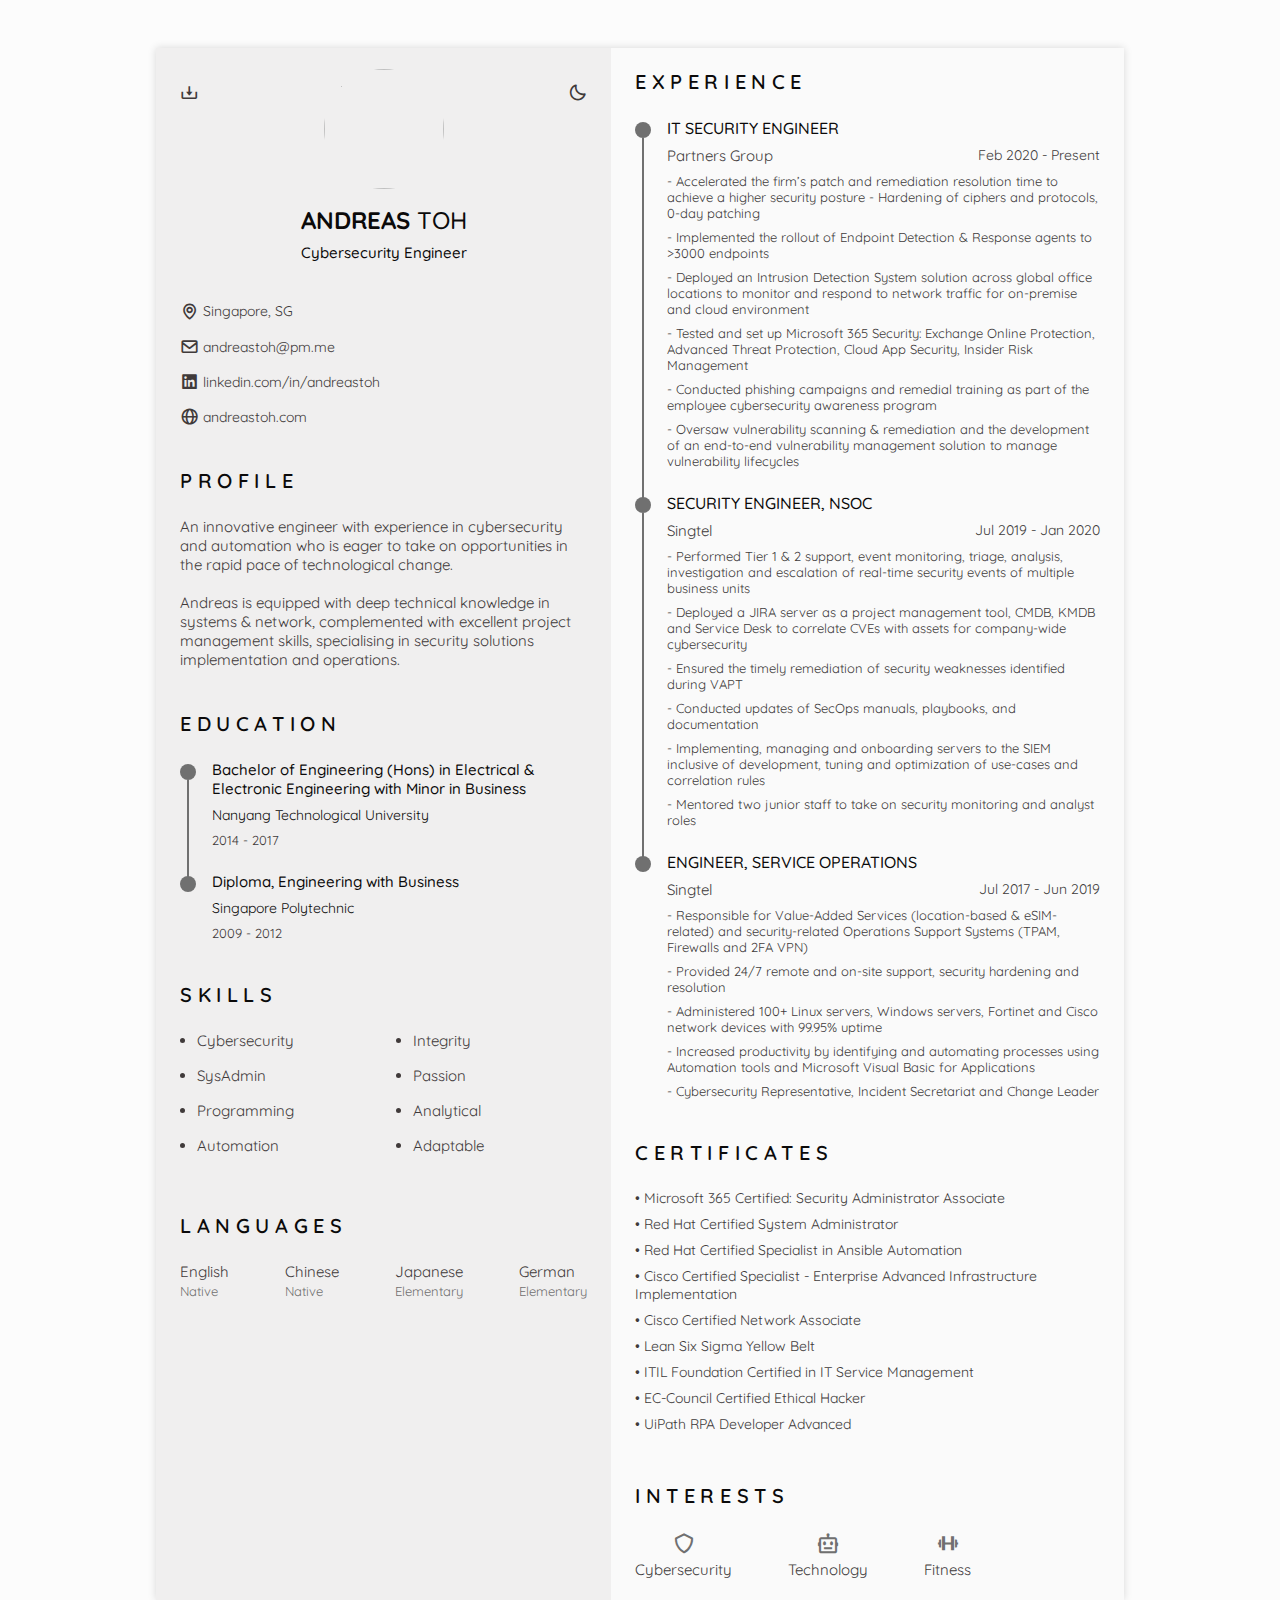
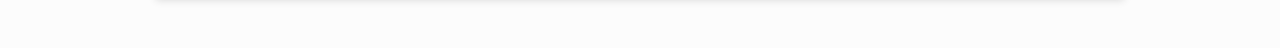
==== resume.html @ c63f4bf7 "Add files via upload" ====
<!DOCTYPE html>
    <html lang="en">
    <head>
        <meta charset="UTF-8">
        <meta name="author" content="Andreas Toh" />
        <meta name="viewport" content="width=device-width, initial-scale=1.0">
        <link rel="shortcut icon" href="assets/img/favicon.ico" type="image/x-icon" />
        <link rel="icon" href="assets/img/favicon.ico" type="image/x-icon" />

        <!--========== BOX ICONS ==========-->
        <link rel="stylesheet" href="https://cdn.jsdelivr.net/npm/boxicons@latest/css/boxicons.min.css">

        <!--========== CSS ==========-->
        <link rel="stylesheet" href="assets/css/resume.css">

        <title>Andreas Toh Resume</title>
    </head>
    <body>
        <!--========== HEADER ==========-->
        <header class="l-header" id="header">
            <nav class="nav bd-container">
                <a href="#" class="nav__logo">Andreas Toh</a>

                <div class="nav__menu" id="nav-menu">
                    <ul class="nav__list">
                        <li class="nav__item">
                            <a href="#home" class="nav__link active-link">
                                <i class="bx bx-home nav__icon"></i>Home
                            </a>
                        </li>

                        <li class="nav__item">
                            <a href="#profile" class="nav__link">
                                <i class="bx bx-user nav__icon"></i>Profile
                            </a>
                        </li>

                        <li class="nav__item">
                            <a href="#education" class="nav__link">
                                <i class="bx bx-book nav__icon"></i>Education
                            </a>
                        </li>

                        <li class="nav__item">
                            <a href="#skills" class="nav__link">
                                <i class="bx bx-receipt nav__icon"></i>Skills
                            </a>
                        </li>

                        <li class="nav__item">
                            <a href="#experience" class="nav__link">
                                <i class="bx bx-briefcase-alt nav__icon"></i>Experience
                            </a>
                        </li>

                        <li class="nav__item">
                            <a href="#certificates" class="nav__link">
                                <i class="bx bx-award nav__icon"></i>Certificates
                            </a>
                        </li>

                    </ul>
                </div>
                
                <div class="nav_toggle" id="nav-toggle">
                    <i class="bx bx-grid-alt"></i>
                </div>
            </nav>
        </header>

        <main class="l-main bd-container">
            <!-- All elements within this div, is generated in PDF -->
            <div class="resume" id="area-cv">
                <div class="resume__left">
                    <!--========== HOME ==========-->
                    <section class="home" id="home">
                        <div class="home__container section bd-grid">
                            <div class="home__data bd-grid">
                                <img src="assets/img/profile_resume.jpg" alt="" class="home__img">
                                
                                <h1 class="home__title"><b>ANDREAS</b> TOH</h1>
                                <h3 class="home__profession">Cybersecurity Engineer</h3>


                                <!-- Button to download your CV saved in the pdf folder. Available for mobile. -->
                                <div>
                                    <a download="" href="assets/pdf/ResumeCv.pdf" class="home__button-movil">Download</a>
                                </div>
                            </div>
                            <div class="home__address bd-grid">
                                <span class="home__information">
                                    <i class="bx bx-map home__icon"></i>Singapore, SG
                                </span>
                                <span class="home__information">
                                    <i class="bx bx-envelope home__icon"></i>andreastoh@pm.me
                                </span>
                                <a href="https://www.linkedin.com/in/andreastoh/" target="_blank" class="home__link">
                                <i class="bx bxl-linkedin-square home__icon"></i>linkedin.com/in/andreastoh
                                </a>
                                <a href="https://www.andreastoh.com/" target="_blank" class="home__link">
                                    <i class="bx bx-globe home__icon"></i>andreastoh.com
                                </a>
                                
                            </div>
                        </div>

                        <!-- Theme change button -->
                        <i class="bx bx-moon change-theme" title="Theme" id="theme-button"></i>
    
                        <!-- Button to generate and download the pdf. Available for desktop. -->
                        <i class="bx bx-download generate-pdf" title="Generate PDF" id="resume-button"></i>

                    </section> 

                    <!--========== SOCIAL ==========-->   
                    <!--<section class="social section">
                        <h2 class="section-title">Social</h2>

                        <div class="social__container bd-grid">
                            <a href="https://www.linkedin.com/in/andreastoh/" target="_blank" class="social__link">
                                <i class="bx bxl-linkedin-square social__icon"></i>linkedin.com/in/andreastoh
                                </a>
                                <a href="https://github.com/andreastoh" target="_blank" class="social__link">
                                    <i class="bx bxl-github social__icon"></i>github.com/andreastoh
                                </a>
                                <a href="https://www.andreastoh.com/" target="_blank" class="social__link">
                                    <i class="bx bx-globe social__icon"></i>andreastoh.com
                                </a>
                            
                        </div>

                    </section>-->   

                    <!--========== PROFILE ==========-->
                    <section class="profile section" id="profile">
                        <h2 class="section-title">Profile</h2>

                        <p class="profile__description">An innovative engineer with experience in cybersecurity and automation who is eager to take on opportunities in the rapid pace of technological change.</p>
                        <br>
                        <p class="profile__description">Andreas is equipped with deep technical knowledge in systems & network, complemented with excellent project management skills, specialising in security solutions implementation and operations.</p>
                        
                    </section>
                    
                    <!--========== EDUCATION ==========-->
                    <section class="education section" id="education">
                        <h2 class="section-title">Education</h2>

                        <div class="education__container bd-grid">
                            <div class="education__content">
                                <div class="education__time">
                                    <span class="education__rounder"></span>
                                    <span class="education__line"></span>
                                </div>

                                <div class="education__data bd-grid">
                                    <h3 class="education__title">Bachelor of Engineering (Hons) in Electrical & Electronic Engineering with Minor in Business</h3>
                                    <span class="education__studies">Nanyang Technological University</span>
                                    <span class="education__year">2014 - 2017</span>
                                </div>
                            </div>

                            <div class="education__content">
                                <div class="education__time">
                                    <span class="education__rounder"></span>
                                </div>

                                <div class="education__data bd-grid">
                                    <h3 class="education__title">Diploma, Engineering with Business</h3>
                                    <span class="education__studies">Singapore Polytechnic</span>
                                    <span class="education__year">2009 - 2012</span>
                                </div>
                            </div>
                        </div> 
                    </section>

                    <!--========== SKILLS  ==========-->
                    <section class="skills section" id="skills">
                        <h2 class="section-title">Skills</h2>

                        <div class="skills__content bd-grid">
                            <ul class="skills__data">
                                <li class="skills__name">
                                    <span class="skills__circle"></span> Cybersecurity
                                </li>
                                <li class="skills__name">
                                    <span class="skills__circle"></span> SysAdmin
                                </li>
                                <li class="skills__name">
                                    <span class="skills__circle"></span> Programming
                                </li>
                                <li class="skills__name">
                                    <span class="skills__circle"></span> Automation
                                </li>

                            </ul>
                            <ul class="skills__data">
                                <li class="skills__name">
                                    <span class="skills__circle"></span> Integrity
                                </li>
                                <li class="skills__name">
                                    <span class="skills__circle"></span> Passion
                                </li>
                                <li class="skills__name">
                                    <span class="skills__circle"></span> Analytical
                                </li>
                                <li class="skills__name">
                                    <span class="skills__circle"></span> Adaptable
                                </li>

                            </ul>
                        </div>
                        
                    </section>

                    <!--========== LANGUAGES ==========-->
                    <section class="languages section">
                        <h2 class="section-title">Languages</h2>

                        <div class="languages__container">
                            <ul class="languages__content bd-grid">
                                <li class="languages__name">
                                    <p> English<br>
                                    <span class="languages__subtitle">Native</span></p>
                                </li>
                                <li class="languages__name">
                                    <p> Chinese<br>
                                    <span class="languages__subtitle">Native</span></p>
                                </li>
                                <li class="languages__name">
                                    <p> Japanese<br>
                                    <span class="languages__subtitle">Elementary</span></p>
                                </li>
                                <li class="languages__name">
                                    <p> German<br>
                                    <span class="languages__subtitle">Elementary</span></p>
                                </li>
                            </ul>
                        </div>
                    </section>

                </div>

                <div class="resume__right">
                    <!--========== EXPERIENCE ==========-->
                    <section class="experience section" id="experience">
                        <h2 class="section-title">Experience</h2>

                        <div class="experience__container bd-grid">
                            <div class="experience__content">
                                <div class="experience__time">
                                    <span class="experience__rounder"></span>
                                    <span class="experience__line"></span>
                                </div>
                                
                                <div class="experience__data bd-grid">
                                    <h3 class="experience__title">IT SECURITY ENGINEER</h3>
                                    <ul class="experience__info experience-grid">
                                        <li class="experience__name">
                                            <p>Partners Group<br>
                                        </li>
                                        <li class="experience__date">
                                            <p>Feb 2020  - Present<br>
                                        </li>
                                    </ul>
                                    <p class="experience__description">- Accelerated the firm’s patch and remediation resolution time to achieve a higher security posture - Hardening of ciphers and protocols, 0-day patching</p>
                                    <p class="experience__description">- Implemented the rollout of Endpoint Detection & Response agents to >3000 endpoints</p>
                                    <p class="experience__description">- Deployed an Intrusion Detection System solution across global office locations to monitor and respond to network traffic for on-premise and cloud environment</p>
                                    <p class="experience__description">- Tested and set up Microsoft 365 Security: Exchange Online Protection, Advanced Threat Protection, Cloud App Security, Insider Risk Management</p>
                                    <p class="experience__description">- Conducted phishing campaigns and remedial training as part of the employee cybersecurity awareness program</p>
                                    <p class="experience__description">- Oversaw vulnerability scanning & remediation and the development of an end-to-end vulnerability management solution to manage vulnerability lifecycles</p>
                                </div>
                            </div>
                            <div class="experience__content">
                                <div class="experience__time">
                                    <span class="experience__rounder"></span>
                                    <span class="experience__line"></span>
                                </div>
                                
                                <div class="experience__data bd-grid">
                                    <h3 class="experience__title">SECURITY ENGINEER, NSOC</h3>
                                    <ul class="experience__info experience-grid">
                                        <li class="experience__name">
                                            <p>Singtel<br>
                                        </li>
                                        <li class="experience__date">
                                            <p>Jul 2019  - Jan 2020<br>
                                        </li>
                                    </ul>
                                    <p class="experience__description">- Performed Tier 1 & 2 support, event monitoring, triage, analysis, investigation and escalation of real-time security events of multiple business units</p>
                                    <p class="experience__description">- Deployed a JIRA server as a project management tool, CMDB, KMDB  and Service Desk to correlate CVEs with assets for company-wide cybersecurity</p>
                                    <p class="experience__description">- Ensured the timely remediation of security weaknesses identified during VAPT</p>
                                    <p class="experience__description">- Conducted updates of SecOps manuals, playbooks, and documentation</p>
                                    <p class="experience__description">- Implementing, managing and onboarding servers to the SIEM inclusive of development, tuning and optimization of use-cases and correlation rules</p>
                                    <p class="experience__description">- Mentored two junior staff to take on security monitoring and analyst roles</p>
                                </div>
                            </div>
                            <div class="experience__content">
                                <div class="experience__time">
                                    <span class="experience__rounder"></span>
                                </div>
                                
                                <div class="experience__data bd-grid">
                                    <h3 class="experience__title">ENGINEER, SERVICE OPERATIONS</h3>
                                    <ul class="experience__info experience-grid">
                                        <li class="experience__name">
                                            <p>Singtel<br>
                                        </li>
                                        <li class="experience__date">
                                            <p>Jul 2017  - Jun 2019<br>
                                        </li>
                                    </ul>
                                    <p class="experience__description">- Responsible for Value-Added Services (location-based & eSIM-related) and security-related Operations Support Systems (TPAM, Firewalls and 2FA VPN)</p>
                                    <p class="experience__description">- Provided 24/7 remote and on-site support, security hardening and resolution</p>
                                    <p class="experience__description">- Administered 100+ Linux servers, Windows servers, Fortinet and Cisco network devices with 99.95% uptime</p>
                                    <p class="experience__description">- Increased productivity by identifying and automating  processes using Automation tools and Microsoft Visual Basic for Applications</p>
                                    <p class="experience__description">- Cybersecurity Representative, Incident Secretariat and Change Leader</p>
                                </div>
                            </div>
                        </div>


                    </section>

                    <!--========== CERTIFICATES ==========-->
                    <section class="certificate section" id="certificates">
                        <h2 class="section-title">Certificates</h2>

                        <div class="certificate__container bd-grid">
                            <p class="certificate__description">&#8226;&nbsp;Microsoft 365 Certified: Security Administrator Associate</p>
                        </div>
                        <div class="certificate__container bd-grid">
                            <p class="certificate__description">&#8226;&nbsp;Red Hat Certified System Administrator</p>
                        </div>
                        <div class="certificate__container bd-grid">
                            <p class="certificate__description">&#8226;&nbsp;Red Hat Certified Specialist in Ansible Automation</p>
                        </div>
                        <div class="certificate__container bd-grid">
                            <p class="certificate__description">&#8226;&nbsp;Cisco Certified Specialist - Enterprise Advanced Infrastructure Implementation</p>
                        </div>
                        <div class="certificate__container bd-grid">
                            <p class="certificate__description">&#8226;&nbsp;Cisco Certified Network Associate</p>
                        </div>
                        <div class="certificate__container bd-grid">
                            <p class="certificate__description">&#8226;&nbsp;Lean Six Sigma Yellow Belt</p>
                        </div>
                        <div class="certificate__container bd-grid">
                            <p class="certificate__description">&#8226;&nbsp;ITIL Foundation Certified in IT Service Management</p>
                        </div>
                        <div class="certificate__container bd-grid">
                            <p class="certificate__description">&#8226;&nbsp;EC-Council Certified Ethical Hacker</p>
                        </div>
                        <div class="certificate__container bd-grid">
                            <p class="certificate__description">&#8226;&nbsp;UiPath RPA Developer Advanced</p>
                        </div>
                        
                    </section>
                    
                    <!--========== INTERESTS ==========-->
                    <section class="interests section">
                        <h2 class="section-title">Interests</h2>

                        <div class="interests__container bd-grid">
                            <div class="interests__content">
                                <i class="bx bx-shield interests__icon"></i>
                                <span class="interests__name">Cybersecurity</span>
                            </div>

                            <div class="interests__content">
                                <i class="bx bx-bot interests__icon"></i>
                                <span class="interests__name">Technology</span>
                            </div>

                            <div class="interests__content">
                                <i class="bx bx-dumbbell interests__icon"></i>
                                <span class="interests__name">Fitness</span>
                            </div>
                        </div>
                        
                    </section>
                </div>
            </div>        
        </main>

        <!--========== SCROLL TOP ==========-->
        <a href="#" class="scrolltop" id="scroll-top">
            <i class="bx bx-up-arrow-alt scrolltop__icon"></i>
        </a>

        <!--========== HTML2PDF ==========-->
        <script src="assets/js/html2pdf.bundle.min.js"></script>

        <!--========== MAIN JS ==========-->
        <script src="assets/js/resume.js"></script>
    </body>
</html>
---- assets/css/resume.css ----
/*===== GOOGLE FONTS =====*/
@import url('https://fonts.googleapis.com/css2?family=Quicksand:wght@400;500;600&display=swap');

/*===== VARIABLES CSS =====*/
:root {
  --header-height: 3rem;
  
  /*========== Colors ==========*/
  --title-color: #0B0A0A;
  --text-color: #403A3A;
  --text-color-light: #707070;
  --container-color: #FAFAFA;
  --container-color-alt: #F0EFEF;
  --body-color: #FCFCFC;

  /*========== Font and typography ==========*/
  --body-font: 'Quicksand', sans-serif;
  --h1-font-size: 1.5rem;
  --h2-font-size: 1.25rem;
  --h3-font-size: 1rem;
  --normal-font-size: .938rem;
  --small-font-size: .875rem;
  --smaller-font-size: .813rem;

  /*========== Font weight ==========*/
  --font-medium: 500;
  --font-semi-bold: 600;

  /*========== Margins ==========*/
  --mb-1: .5rem;
  --mb-2: 1rem;
  --mb-3: 1.5rem;

  /*========== z index ==========*/
  --z-tooltip: 10;
  --z-fixed: 100;
}

/*========== BASE ==========*/
*,::before,::after{
  box-sizing: border-box;
}

html{
  scroll-behavior: smooth;
}

/*========== Variables Dark theme ==========*/
body.dark-theme{
  --title-color: #F2F2F2;
  --text-color: #BFBFBF;
  --container-color: #212121;
  --container-color-alt: #181616;
  --body-color: #2B2B2B;
}

/*========== Button Dark/Light ==========*/
.change-theme{
  position: absolute;
  right: 0;
  top: 2.2rem;
  display: flex;
  color: var(--text-color);
  font-size: 1.2rem;
  cursor: pointer;
}

.change-theme:hover{
  color: var(--title-color);
}

/*========== Font size variables to scale cv ==========*/
body.scale-cv{
  --h1-font-size: 0.938rem;
  --h2-font-size: 0.938rem;
  --h3-font-size: 0.875rem;
  --normal-font-size: 0.813rem;
  --small-font-size: 0.75rem;
  --smaller-font-size: 0.688rem;
}


/*========== Generate PDF button ==========*/
.generate-pdf{
  display: none;
  position: absolute;
  top: 2.2rem;
  left: 0;
  font-size: 1.2rem;
  color: var(--text-color);
  cursor: pointer;
}

.generate-pdf:hover{
  color: var(--title-color);
}

/*========== Classes modified to reduce size and print on A4 sheet ==========*/
.scale-cv .change-theme,
.scale-cv .generate-pdf{
  display: none;
}

.scale-cv .bd-container{
  max-width: 595px;
}

.scale-cv .section{
  padding: 1.5rem 0 0.80rem;
}

.scale-cv .section-title{
  margin-bottom: 0.75rem;
}

.scale-cv .resume__left,
.scale-cv .resume__right{
  padding: 0 1rem;
}

.scale-cv .home__img{
  width: 90px;
  height: 90px;
}

.scale-cv .home__container{
  gap:  1.5rem;
}

.scale-cv .home__data{
  gap:  0.25rem;
}

.scale-cv .home__address,
.scale-cv .social__container{
  gap:  0.75rem;
}

.scale-cv .home__icon,
.scale-cv .social__icon,
.scale-cv .interests__icon{
  font-size: 1rem;
}

.scale-cv .education__container,
.scale-cv .experience__container,
.scale-cv .certificate__container{
  gap: 1rem;
}

.scale-cv .education__time,
.scale-cv .experience__time{
  padding-right: 0.5rem;
}

.scale-cv .education__rounder,
.scale-cv .experience__rounder{
  width: 11px;
  height: 11px;
  margin-top: 0.22rem;
}

.scale-cv .education__line,
.scale-cv .experience__line{
  width: 1px;
  height: 107%;
  transform: translate(5px, 0);
}

.scale-cv .education__data,
.scale-cv .experience__data{
  gap: 0.25rem;
}

.scale-cv .skills__name{
  margin-bottom: var(--mb-1);
}

.scale-cv .interests__container{
  column-gap: 2.5rem;
}

body{
  margin: 0 0 var(--header-height) 0;
  padding: 0;
  font-family: var(--body-font);
  font-size: var(--normal-font-size);
  background-color: var(--body-color);
  color: var(--text-color);
}

h1,h2,h3,ul,p{
  margin: 0;
}

h1,h2,h3{
  color: var(--title-color);
  font-weight: var(--font-medium);
}

ul{
  padding: 0;
  list-style: none;
}

a{
  text-decoration: none;
}

img{
  max-width: 100%;
  height: auto;
}


/*========== CLASS CSS ==========*/
.section{
  padding: 1.3rem 0;
}

.section-title{
  font-size: var(--h2-font-size);
  color: var(--title-color);
  font-weight: var(--font-semi-bold);
  text-transform: uppercase;
  letter-spacing: 0.35rem;
  text-align: center;
  margin-bottom: var(--mb-3);
}

/*========== LAYOUT ==========*/
.bd-container{
  max-width: 968px;
  width: calc(100% - 3rem);
  margin-left: var(--mb-3);
  margin-right: var(--mb-3);
}

.bd-grid{
  display: grid;
  gap: 1.5rem;
}

.l-header{
  width: 100%;
  position: fixed;
  bottom: 0;
  left: 0;
  z-index: var(--z-fixed);
  background-color: var(--body-color);
  box-shadow: 0 -1px 4px rgba(0, 0, 0, 0.1);
  transition: 0.3s;
}

/*========== NAV ==========*/
.nav{
  height: var(--header-height);
  display: flex;
  justify-content: space-between;
  align-items: center;
}

@media screen and (max-width: 968px){
  .nav__menu{
    position: fixed;
    bottom: -100%;
    left: 0;
    width: 100%;
    padding: 2rem 1.5rem;
    background-color: var(--body-color);
    box-shadow: 0 1px 4px rgba(0, 0, 0, 0.1);
    border-radius: 1rem 1rem 0 0;
    z-index: var(--z-fixed);
    transition: 0.3s;
  }
}

.nav__logo,
.nav__toggle{
  color: var(--title-color);
  font-weight: var(--font-medium);
}

.nav__toggle{
  font-size: 1.2rem;
  cursor: pointer;
}

.nav__item{
  text-align: center;
}

.nav__list{
  display: grid;
  grid-template-columns: repeat(3, 1fr);
  gap: 2rem;
}

.nav__link{
  display: flex;
  flex-direction: column;
  font-size: var(--smaller-font-size);
  color: var(--text-color-light);
  font-weight: var(--font-medium);
}

.nav__link:hover{
  color: var(--title-color);
}

.nav__icon{
  font-size: 1.2rem;
  margin-bottom: var(--mb-1);
}

/* Show menu */
.show-menu{
  bottom: var(--header-height);
}

/* Active menu link */
.active-link{
  color: var(--title-color);
}

/*========== HOME ==========*/
.home{
  position: relative;
}

.home__container{
  gap: 3rem;
}

.home__data{
  gap:  0.5rem;
  text-align: center;
}

.home__img{
  width: 120px;
  height: 120px;
  border-radius: 50%;
  justify-self: center;
  margin-bottom: var(--mb-1);
}

.home__title{
  font-size: var(--h1-font-size);
}

.home__profession{
  font-size: var(--normal-font-size);
  margin-bottom: var(--mb-1);
}

.home__address{
  gap: 1rem;
}

.home__information{
  display: flex;
  align-items: center;
  font-size: var(--small-font-size);
}


.home__icon{
  font-size: 1.2rem;
  margin-right: 0.25rem;
}

.home__button-movil{
  display: inline-block;
  border: 2px solid var(--text-color);
  color: var(--title-color);
  padding: 1rem 2rem;
  border-radius: 0.25rem;
  transition: 0.3s;
  font-weight: var(--font-medium);
  margin-top: var(--mb-3);
}

.home__button-movil:hover{
  background-color: var(--text-color);
  color: var(--container-color);
}


/*========== SOCIAL ==========*/
.social__container{
  grid-template-columns: max-content;
  gap: 1rem;
}

.home__link{
  display: inline-flex;
  align-items: center;
  font-size: var(--small-font-size);
  color: var(--text-color);
}

.home__link:hover{
  color: var(--title-color);
}

.social__icon{
  font-size: 1.2rem;
  margin-right: 0.25rem;
}

/*========== PROFILE ==========*/
.profile__description{
  text-align: center;
}

/*========== EDUCATION AND EXPERIENCE ==========*/
.education__content,
.experience__content{
  display: flex;
}

.education__time,
.experience__time{
  padding-right: 1rem;
}

.education__rounder,
.experience__rounder{
  position: relative;
  display: block;
  width: 16px;
  height: 16px;
  background-color: var(--text-color-light);
  border-radius: 50%;
  margin-top: 0.25rem;
}

.education__line{
  display: block;
  width: 2px;
  height: 110%;
  background-color: var(--text-color-light);
  transform: translate(7px, 0);
}

.experience__line{
  display: block;
  width: 2px;
  height: 105%;
  background-color: var(--text-color-light);
  transform: translate(7px, 0);
}

.experience__info{
  display: grid;
  grid-template-columns: repeat(2, 1fr);
}

.experience__name{
  font-size: var(--normal-font-size);
}

.experience__date{
  font-size: var(--small-font-size);
  text-align: right;
  float: right;
}

.experience-grid{
  gap: 0.5rem;
}

.education__data,
.experience__data{
  gap:  0.5rem;
}

.education__title{
  font-size: var(--normal-font-size);
}

.experience__title{
  font-size: var(--h3-font-size);
}

.education__studies,
.experience__company{
  font-size: var(--small-font-size);
  color: var(--title-color);
}

.education__year{
  font-size: var(--smaller-font-size);
}

.experience__description{
  font-size: var(--smaller-font-size);
}

/*========== SKILLS AND LANGUAGES ==========*/
.skills__content,
.languages__content{
  grid-template-columns: repeat(2, 1fr);
}

.languages__content{
  gap: 0;
}

.languages__subtitle{
  font-size: var(--smaller-font-size);
  color: var(--text-color-light);
}

.skills__name,
.languages__name{
  display: flex;
  align-items: center;
  margin-bottom: var(--mb-2);
}

.skills__circle,
.languages__circle{
  display: inline-block;
  width: 5px;
  height: 5px;
  background-color: var(--text-color);
  border-radius: 50%;
  margin-right: 0.75rem;
}

/*========== CERTIFICATES ==========*/
.certificate__description{
  font-size: var(--small-font-size);
  margin-bottom: var(--mb-1);
}


/*========== INTERESTS ==========*/
.interests__container{
  grid-template-columns: repeat(3, 1fr);
  margin-top: var(--mb-2);
}

.interests__content{
  display: flex;
  flex-direction: column;
  align-items: center;
}

.interests__icon{
  font-size: 1.5rem;
  color: var(--text-color-light);
  margin-bottom: 0.25rem;
}

/* Scroll top */
.scrolltop{
  position: fixed;
  right: 1em;
  bottom: -20%;
  display: flex;
  justify-content: center;
  align-items: center;
  padding: 0.3rem;
  background-color: var(--container-color-alt);
  border-radius: 0.4rem;
  z-index: var(--z-tooltip);
  transition: 0.4s;
  /*visibility: hidden;*/
}

.scrolltop__icon{
  font-size: 1.2rem;
  color: var(--text-color);
}

.show-scroll{
  visibility: visible;
  bottom: 5rem;
}

/*========== MEDIA QUERIES ==========*/

/* For small devices, menu two columns */
@media screen and (max-width: 320px){
  .nav__list{
    grid-template-columns: repeat(2, 1fr);
    gap: 1rem 0.5rem;
  }
}

/* Classes modified for large screen size */
@media screen and (min-width: 968px){
  body{
    margin: 3rem 0;
  }

  .bd-container{
    margin-left: auto;
    margin-right: auto;
  }

  .l-header,
  .scrolltop{
    display: none;
  }

  .resume{
    display: grid;
    grid-template-columns: 0.5fr 1fr;
    background-color: var(--container-color);
    box-shadow: 0 0 8px rgba(13, 12, 12, 0.15);
  }

  .resume__left{
    background-color: var(--container-color-alt);
  }

  .resume__left,
  .resume__right{
    padding: 0 1.5rem;
  }

  .generate-pdf{
    display: inline-block;
  }

  .section-title,
  .profile__description{
    text-align: initial;
  }

  .home__container{
    gap: 1.5rem;
  }

  .home__button-movil{
    display: none;
  }

  .languages__content{
    grid-template-columns: repeat(4, max-content);
    column-gap: 3.5rem;
  }

  .interests__container{
    grid-template-columns: repeat(3, max-content);
    column-gap: 3.5rem;
  }
}
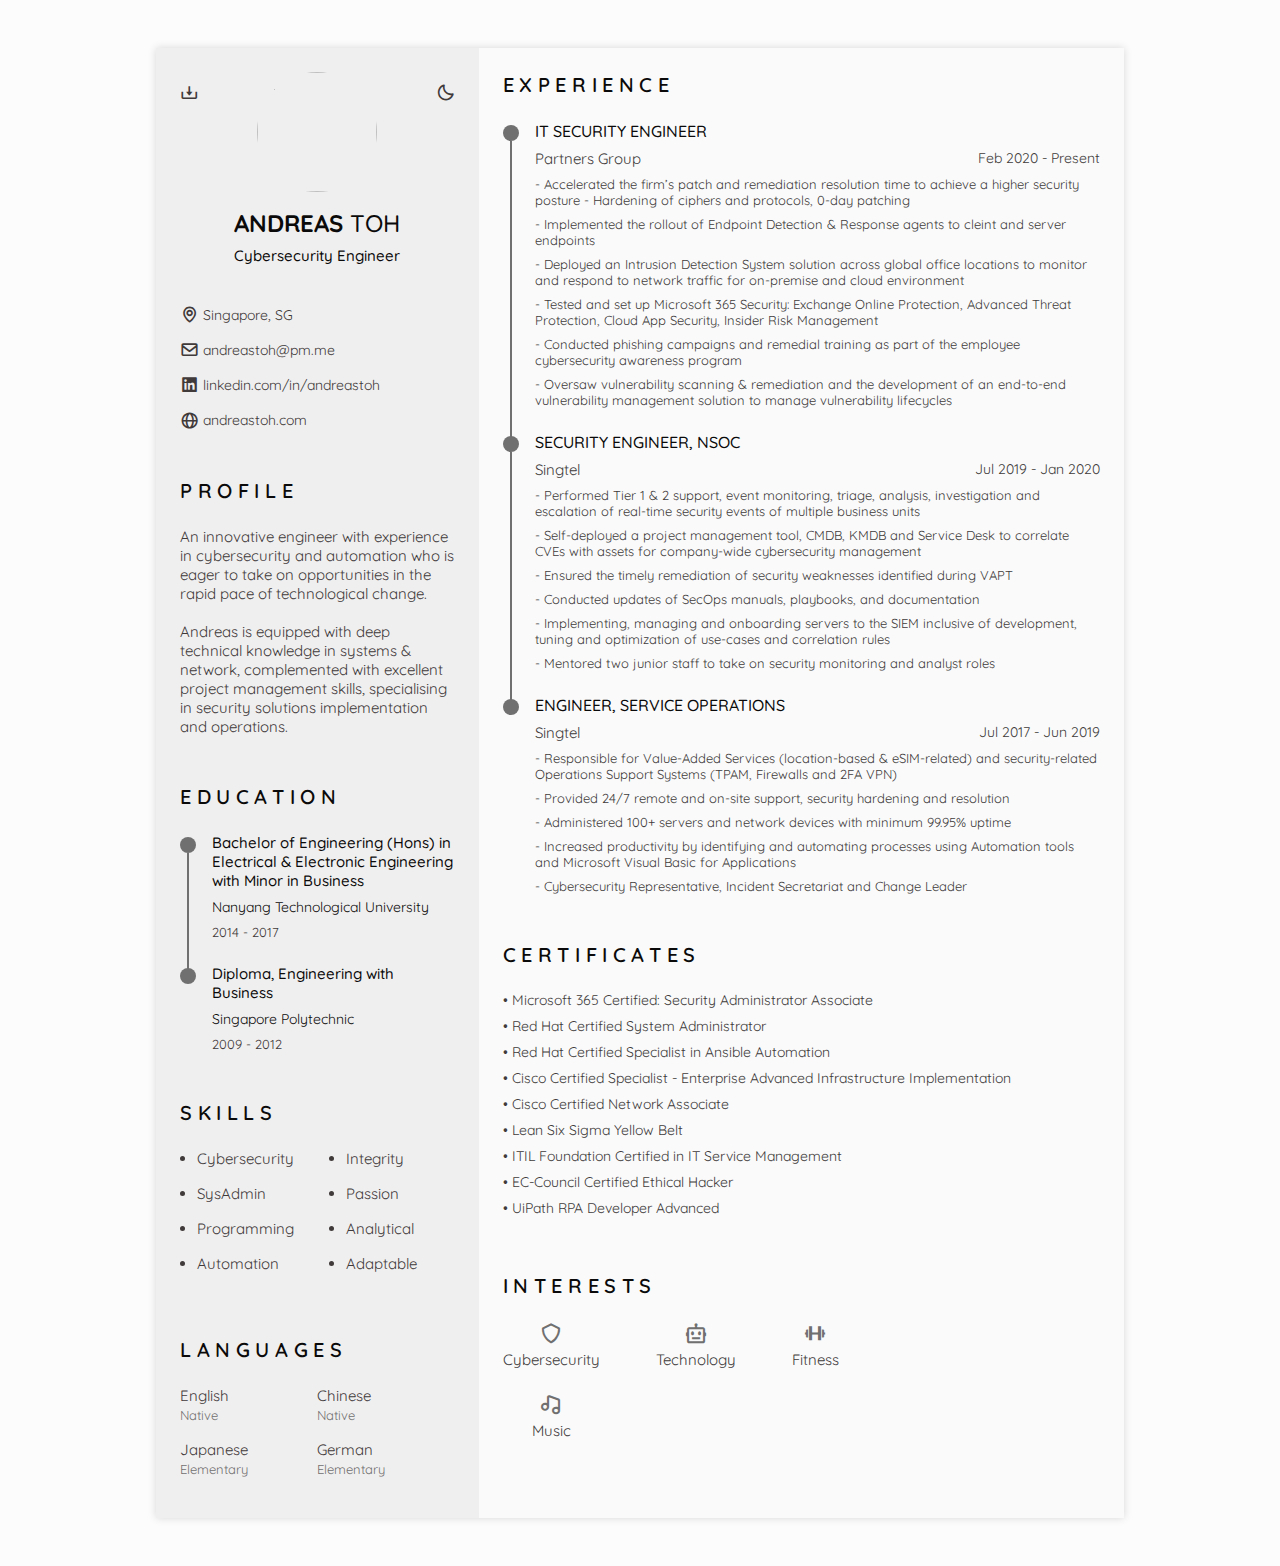
==== commit 3d897cce: "Add files via upload" ====
--- a/resume.html
+++ b/resume.html
@@ -263,7 +263,7 @@
                                         </li>
                                     </ul>
                                     <p class="experience__description">- Accelerated the firm’s patch and remediation resolution time to achieve a higher security posture - Hardening of ciphers and protocols, 0-day patching</p>
-                                    <p class="experience__description">- Implemented the rollout of Endpoint Detection & Response agents to >3000 endpoints</p>
+                                    <p class="experience__description">- Implemented the rollout of Endpoint Detection & Response agents to cleint and server endpoints</p>
                                     <p class="experience__description">- Deployed an Intrusion Detection System solution across global office locations to monitor and respond to network traffic for on-premise and cloud environment</p>
                                     <p class="experience__description">- Tested and set up Microsoft 365 Security: Exchange Online Protection, Advanced Threat Protection, Cloud App Security, Insider Risk Management</p>
                                     <p class="experience__description">- Conducted phishing campaigns and remedial training as part of the employee cybersecurity awareness program</p>
@@ -287,7 +287,7 @@
                                         </li>
                                     </ul>
                                     <p class="experience__description">- Performed Tier 1 & 2 support, event monitoring, triage, analysis, investigation and escalation of real-time security events of multiple business units</p>
-                                    <p class="experience__description">- Deployed a JIRA server as a project management tool, CMDB, KMDB  and Service Desk to correlate CVEs with assets for company-wide cybersecurity</p>
+                                    <p class="experience__description">- Self-deployed a project management tool, CMDB, KMDB  and Service Desk to correlate CVEs with assets for company-wide cybersecurity management</p>
                                     <p class="experience__description">- Ensured the timely remediation of security weaknesses identified during VAPT</p>
                                     <p class="experience__description">- Conducted updates of SecOps manuals, playbooks, and documentation</p>
                                     <p class="experience__description">- Implementing, managing and onboarding servers to the SIEM inclusive of development, tuning and optimization of use-cases and correlation rules</p>
@@ -311,8 +311,8 @@
                                     </ul>
                                     <p class="experience__description">- Responsible for Value-Added Services (location-based & eSIM-related) and security-related Operations Support Systems (TPAM, Firewalls and 2FA VPN)</p>
                                     <p class="experience__description">- Provided 24/7 remote and on-site support, security hardening and resolution</p>
-                                    <p class="experience__description">- Administered 100+ Linux servers, Windows servers, Fortinet and Cisco network devices with 99.95% uptime</p>
-                                    <p class="experience__description">- Increased productivity by identifying and automating  processes using Automation tools and Microsoft Visual Basic for Applications</p>
+                                    <p class="experience__description">- Administered 100+ servers and network devices with minimum 99.95% uptime</p>
+                                    <p class="experience__description">- Increased productivity by identifying and automating processes using Automation tools and Microsoft Visual Basic for Applications</p>
                                     <p class="experience__description">- Cybersecurity Representative, Incident Secretariat and Change Leader</p>
                                 </div>
                             </div>
@@ -374,6 +374,11 @@
                                 <i class="bx bx-dumbbell interests__icon"></i>
                                 <span class="interests__name">Fitness</span>
                             </div>
+
+                            <div class="interests__content">
+                                <i class="bx bx-music interests__icon"></i>
+                                <span class="interests__name">Music</span>
+                            </div>
                         </div>
                         
                     </section>
--- a/assets/css/resume.css
+++ b/assets/css/resume.css
@@ -215,7 +215,7 @@
 
 /*========== CLASS CSS ==========*/
 .section{
-  padding: 1.3rem 0;
+  padding: 1.5rem 0;
 }
 
 .section-title{
@@ -640,10 +640,7 @@
     display: none;
   }
 
-  .languages__content{
-    grid-template-columns: repeat(4, max-content);
-    column-gap: 3.5rem;
-  }
+  
 
   .interests__container{
     grid-template-columns: repeat(3, max-content);
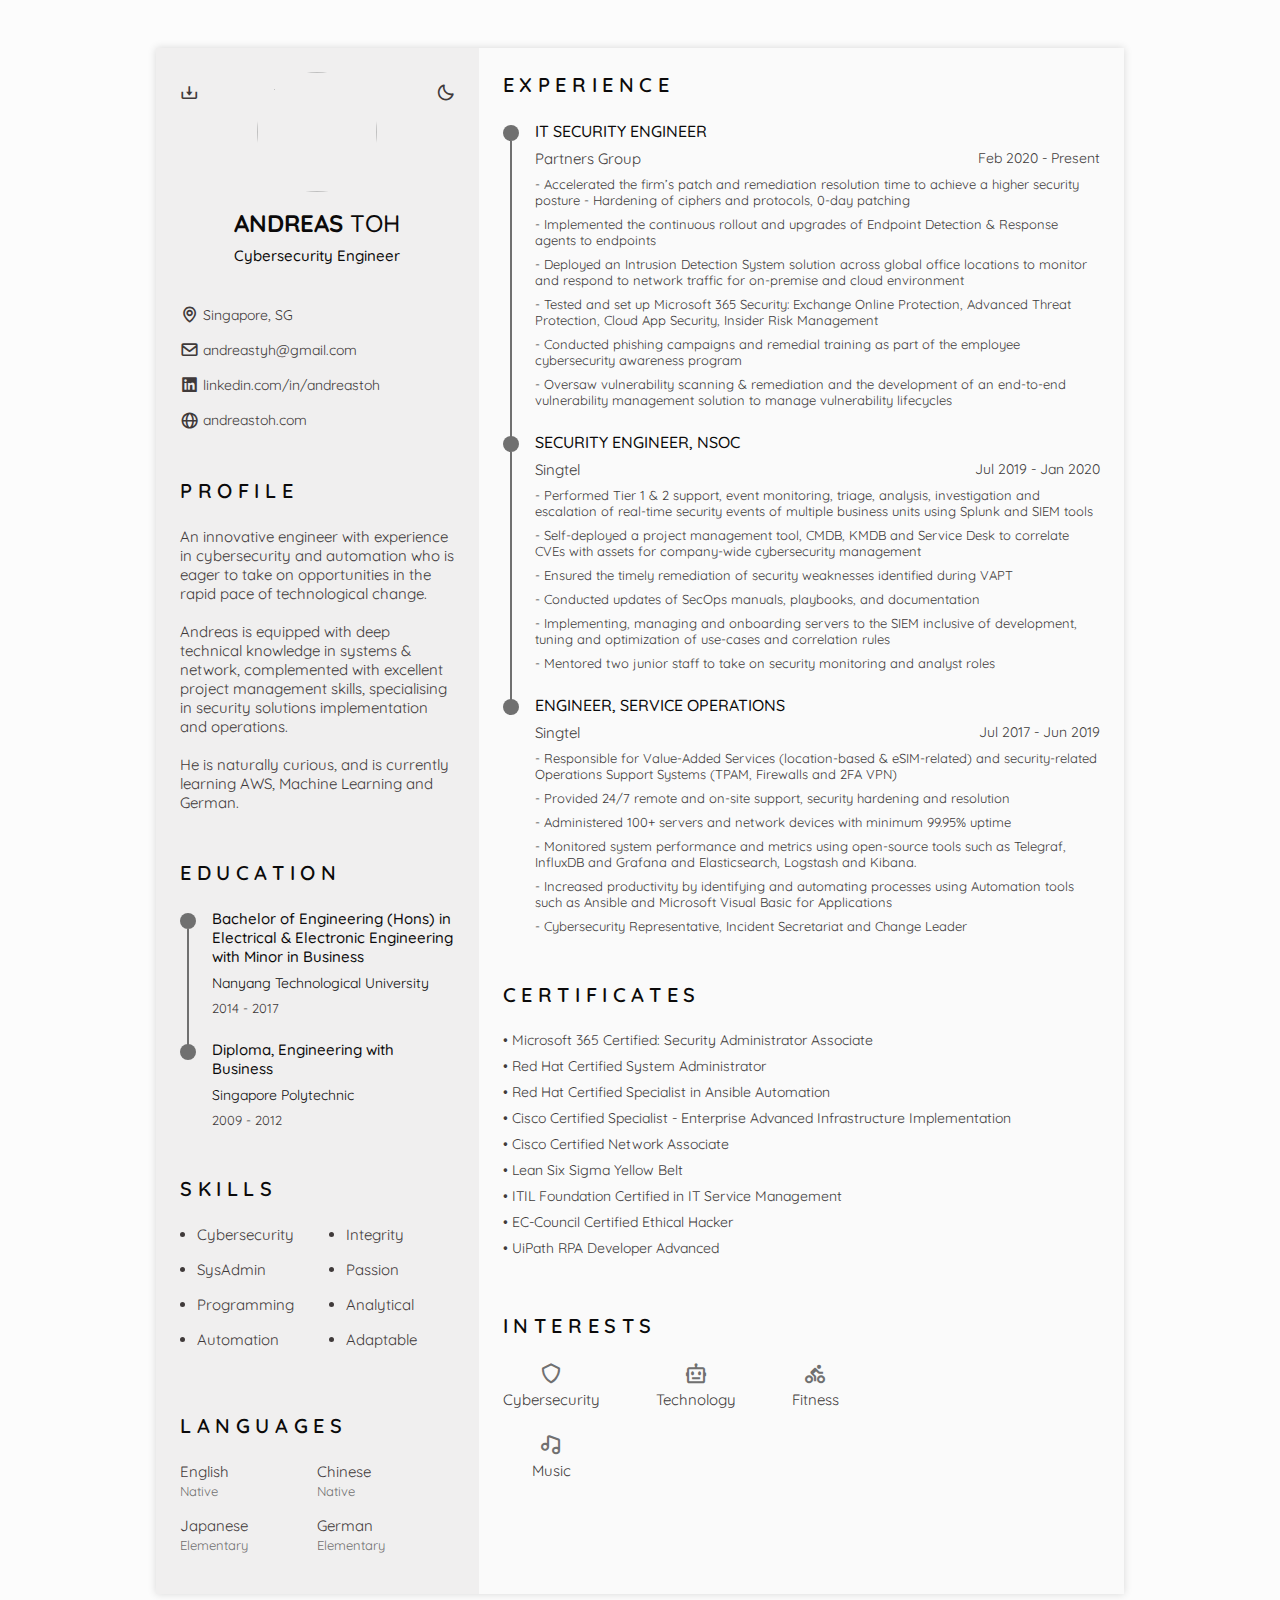
==== commit c1a4089b: "Add files via upload" ====
--- a/resume.html
+++ b/resume.html
@@ -92,7 +92,7 @@
                                     <i class="bx bx-map home__icon"></i>Singapore, SG
                                 </span>
                                 <span class="home__information">
-                                    <i class="bx bx-envelope home__icon"></i>andreastoh@pm.me
+                                    <i class="bx bx-envelope home__icon"></i>andreastyh@gmail.com
                                 </span>
                                 <a href="https://www.linkedin.com/in/andreastoh/" target="_blank" class="home__link">
                                 <i class="bx bxl-linkedin-square home__icon"></i>linkedin.com/in/andreastoh
@@ -138,6 +138,8 @@
                         <p class="profile__description">An innovative engineer with experience in cybersecurity and automation who is eager to take on opportunities in the rapid pace of technological change.</p>
                         <br>
                         <p class="profile__description">Andreas is equipped with deep technical knowledge in systems & network, complemented with excellent project management skills, specialising in security solutions implementation and operations.</p>
+                        <br>
+                        <p class="profile__description">He is naturally curious, and is currently learning AWS, Machine Learning and German.</p>
                         
                     </section>
                     
@@ -263,7 +265,7 @@
                                         </li>
                                     </ul>
                                     <p class="experience__description">- Accelerated the firm’s patch and remediation resolution time to achieve a higher security posture - Hardening of ciphers and protocols, 0-day patching</p>
-                                    <p class="experience__description">- Implemented the rollout of Endpoint Detection & Response agents to cleint and server endpoints</p>
+                                    <p class="experience__description">- Implemented the continuous rollout and upgrades of Endpoint Detection & Response agents to endpoints</p>
                                     <p class="experience__description">- Deployed an Intrusion Detection System solution across global office locations to monitor and respond to network traffic for on-premise and cloud environment</p>
                                     <p class="experience__description">- Tested and set up Microsoft 365 Security: Exchange Online Protection, Advanced Threat Protection, Cloud App Security, Insider Risk Management</p>
                                     <p class="experience__description">- Conducted phishing campaigns and remedial training as part of the employee cybersecurity awareness program</p>
@@ -286,7 +288,7 @@
                                             <p>Jul 2019  - Jan 2020<br>
                                         </li>
                                     </ul>
-                                    <p class="experience__description">- Performed Tier 1 & 2 support, event monitoring, triage, analysis, investigation and escalation of real-time security events of multiple business units</p>
+                                    <p class="experience__description">- Performed Tier 1 & 2 support, event monitoring, triage, analysis, investigation and escalation of real-time security events of multiple business units using Splunk and SIEM tools</p>
                                     <p class="experience__description">- Self-deployed a project management tool, CMDB, KMDB  and Service Desk to correlate CVEs with assets for company-wide cybersecurity management</p>
                                     <p class="experience__description">- Ensured the timely remediation of security weaknesses identified during VAPT</p>
                                     <p class="experience__description">- Conducted updates of SecOps manuals, playbooks, and documentation</p>
@@ -312,7 +314,8 @@
                                     <p class="experience__description">- Responsible for Value-Added Services (location-based & eSIM-related) and security-related Operations Support Systems (TPAM, Firewalls and 2FA VPN)</p>
                                     <p class="experience__description">- Provided 24/7 remote and on-site support, security hardening and resolution</p>
                                     <p class="experience__description">- Administered 100+ servers and network devices with minimum 99.95% uptime</p>
-                                    <p class="experience__description">- Increased productivity by identifying and automating processes using Automation tools and Microsoft Visual Basic for Applications</p>
+                                    <p class="experience__description">- Monitored system performance and metrics using open-source tools such as Telegraf, InfluxDB and Grafana and Elasticsearch, Logstash and Kibana.</p>
+                                    <p class="experience__description">- Increased productivity by identifying and automating processes using Automation tools such as Ansible and Microsoft Visual Basic for Applications</p>
                                     <p class="experience__description">- Cybersecurity Representative, Incident Secretariat and Change Leader</p>
                                 </div>
                             </div>
@@ -371,7 +374,7 @@
                             </div>
 
                             <div class="interests__content">
-                                <i class="bx bx-dumbbell interests__icon"></i>
+                                <i class="bx bx-cycling interests__icon"></i>
                                 <span class="interests__name">Fitness</span>
                             </div>
 
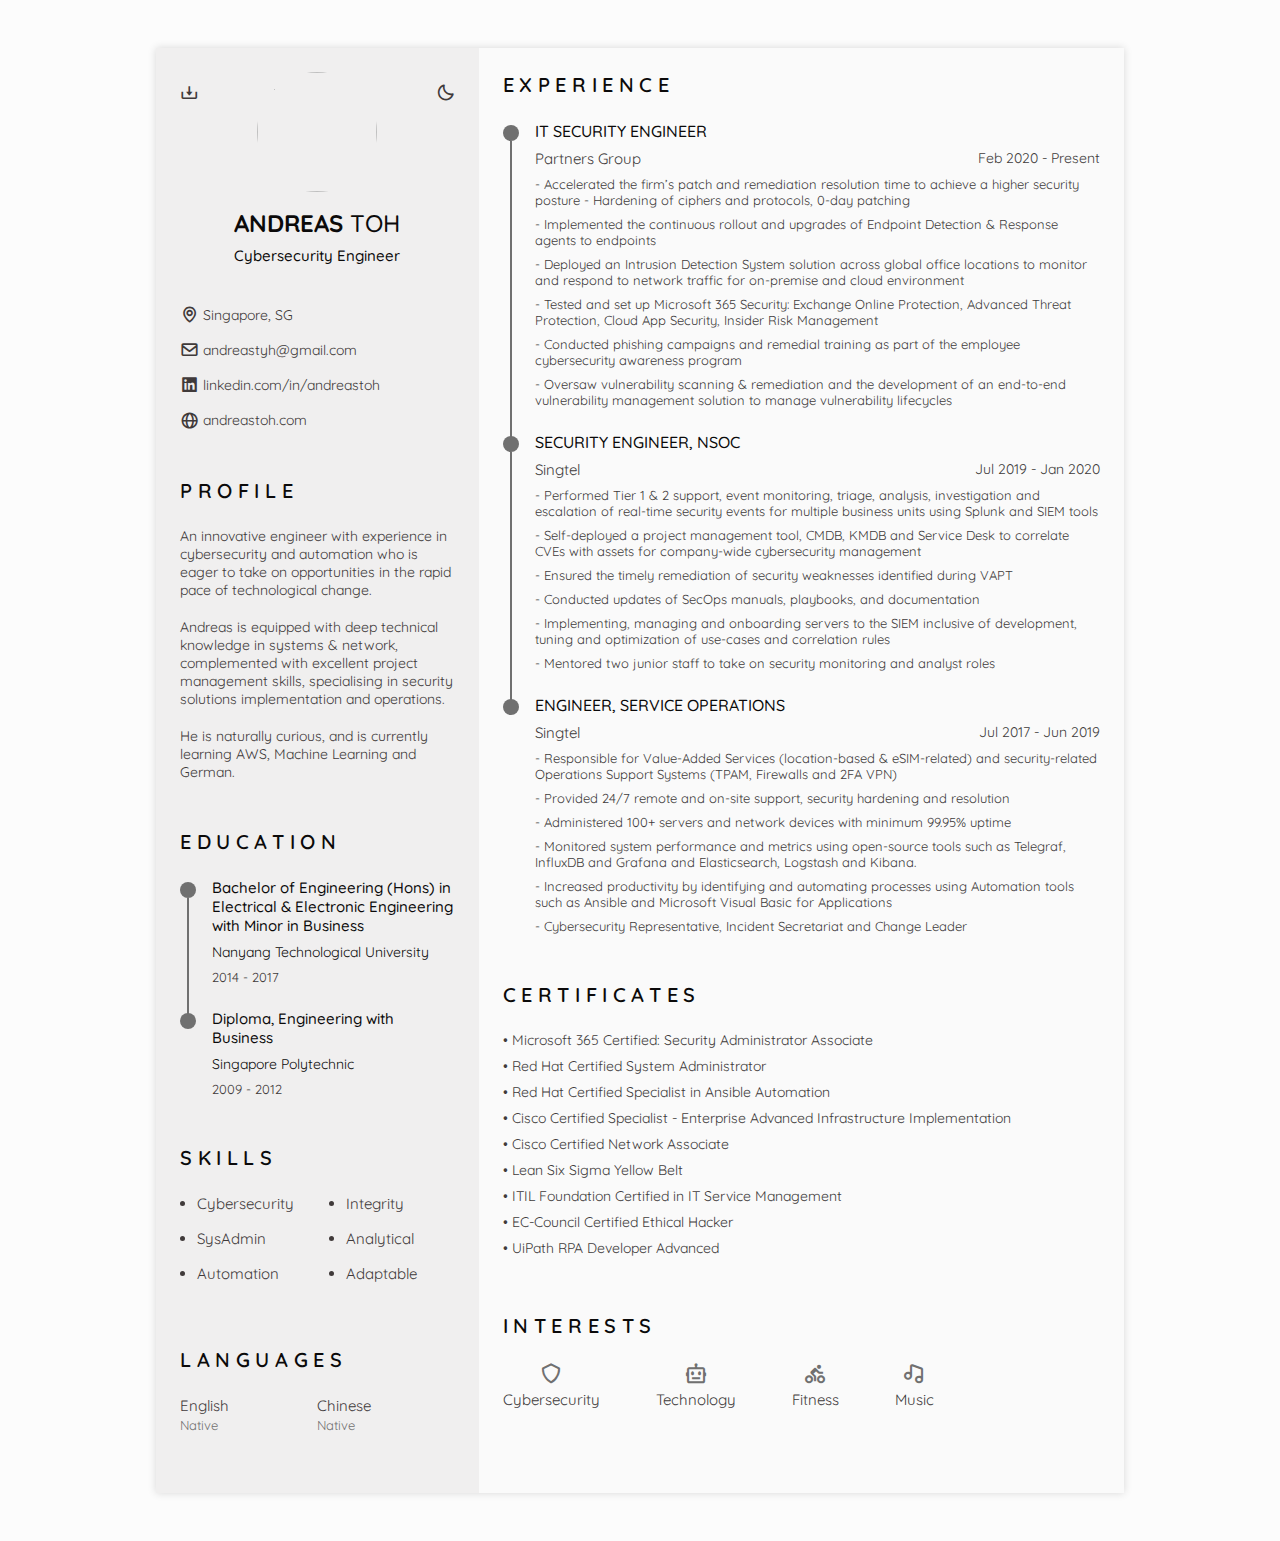
==== commit 6aec67a3: "Add files via upload" ====
--- a/resume.html
+++ b/resume.html
@@ -188,9 +188,6 @@
                                     <span class="skills__circle"></span> SysAdmin
                                 </li>
                                 <li class="skills__name">
-                                    <span class="skills__circle"></span> Programming
-                                </li>
-                                <li class="skills__name">
                                     <span class="skills__circle"></span> Automation
                                 </li>
 
@@ -198,9 +195,6 @@
                             <ul class="skills__data">
                                 <li class="skills__name">
                                     <span class="skills__circle"></span> Integrity
-                                </li>
-                                <li class="skills__name">
-                                    <span class="skills__circle"></span> Passion
                                 </li>
                                 <li class="skills__name">
                                     <span class="skills__circle"></span> Analytical
@@ -228,14 +222,7 @@
                                     <p> Chinese<br>
                                     <span class="languages__subtitle">Native</span></p>
                                 </li>
-                                <li class="languages__name">
-                                    <p> Japanese<br>
-                                    <span class="languages__subtitle">Elementary</span></p>
-                                </li>
-                                <li class="languages__name">
-                                    <p> German<br>
-                                    <span class="languages__subtitle">Elementary</span></p>
-                                </li>
+                                <br>
                             </ul>
                         </div>
                     </section>
@@ -288,7 +275,7 @@
                                             <p>Jul 2019  - Jan 2020<br>
                                         </li>
                                     </ul>
-                                    <p class="experience__description">- Performed Tier 1 & 2 support, event monitoring, triage, analysis, investigation and escalation of real-time security events of multiple business units using Splunk and SIEM tools</p>
+                                    <p class="experience__description">- Performed Tier 1 & 2 support, event monitoring, triage, analysis, investigation and escalation of real-time security events for multiple business units using Splunk and SIEM tools</p>
                                     <p class="experience__description">- Self-deployed a project management tool, CMDB, KMDB  and Service Desk to correlate CVEs with assets for company-wide cybersecurity management</p>
                                     <p class="experience__description">- Ensured the timely remediation of security weaknesses identified during VAPT</p>
                                     <p class="experience__description">- Conducted updates of SecOps manuals, playbooks, and documentation</p>
--- a/assets/css/resume.css
+++ b/assets/css/resume.css
@@ -179,6 +179,11 @@
 .scale-cv .interests__container{
   column-gap: 2.5rem;
 }
+
+.scale-cv .profile__description{
+  font-size: 12px;
+}
+
 
 body{
   margin: 0 0 var(--header-height) 0;
@@ -412,6 +417,7 @@
 /*========== PROFILE ==========*/
 .profile__description{
   text-align: center;
+  font-size: 14px;
 }
 
 /*========== EDUCATION AND EXPERIENCE ==========*/
@@ -643,7 +649,7 @@
   
 
   .interests__container{
-    grid-template-columns: repeat(3, max-content);
+    grid-template-columns: repeat(4, max-content);
     column-gap: 3.5rem;
   }
 }
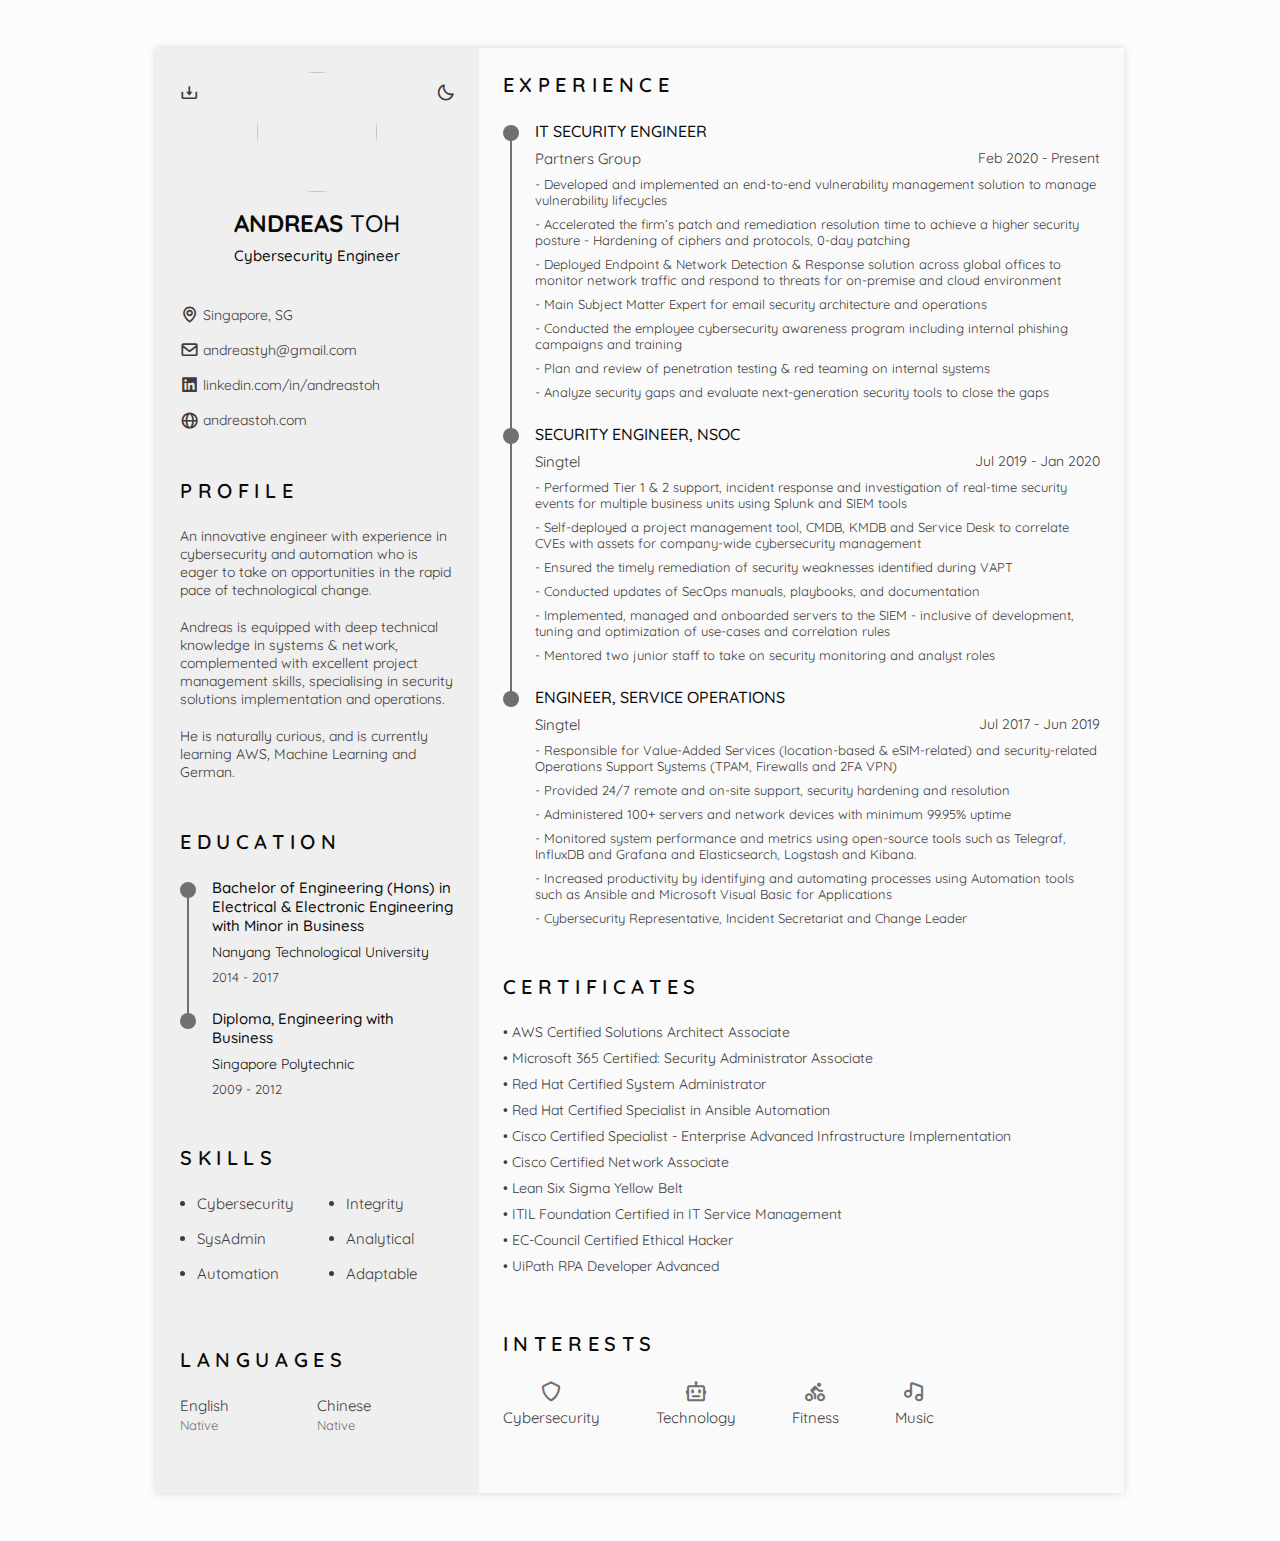
==== commit ca9f2006: "Add files via upload" ====
--- a/resume.html
+++ b/resume.html
@@ -6,6 +6,15 @@
         <meta name="viewport" content="width=device-width, initial-scale=1.0">
         <link rel="shortcut icon" href="assets/img/favicon.ico" type="image/x-icon" />
         <link rel="icon" href="assets/img/favicon.ico" type="image/x-icon" />
+        <!-- Global site tag (gtag.js) - Google Analytics -->
+<script async src="https://www.googletagmanager.com/gtag/js?id=G-VY9QV3VKK5"></script>
+<script>
+  window.dataLayer = window.dataLayer || [];
+  function gtag(){dataLayer.push(arguments);}
+  gtag('js', new Date());
+
+  gtag('config', 'G-VY9QV3VKK5');
+</script>
 
         <!--========== BOX ICONS ==========-->
         <link rel="stylesheet" href="https://cdn.jsdelivr.net/npm/boxicons@latest/css/boxicons.min.css">
@@ -251,12 +260,13 @@
                                             <p>Feb 2020  - Present<br>
                                         </li>
                                     </ul>
+                                    <p class="experience__description">- Developed and implemented an end-to-end vulnerability management solution to manage vulnerability lifecycles</p>
                                     <p class="experience__description">- Accelerated the firm’s patch and remediation resolution time to achieve a higher security posture - Hardening of ciphers and protocols, 0-day patching</p>
-                                    <p class="experience__description">- Implemented the continuous rollout and upgrades of Endpoint Detection & Response agents to endpoints</p>
-                                    <p class="experience__description">- Deployed an Intrusion Detection System solution across global office locations to monitor and respond to network traffic for on-premise and cloud environment</p>
-                                    <p class="experience__description">- Tested and set up Microsoft 365 Security: Exchange Online Protection, Advanced Threat Protection, Cloud App Security, Insider Risk Management</p>
-                                    <p class="experience__description">- Conducted phishing campaigns and remedial training as part of the employee cybersecurity awareness program</p>
-                                    <p class="experience__description">- Oversaw vulnerability scanning & remediation and the development of an end-to-end vulnerability management solution to manage vulnerability lifecycles</p>
+                                    <p class="experience__description">- Deployed Endpoint & Network Detection & Response solution across global offices to monitor network traffic and respond to threats for on-premise and cloud environment</p>
+                                    <p class="experience__description">- Main Subject Matter Expert for email security architecture and operations</p>
+                                    <p class="experience__description">- Conducted the employee cybersecurity awareness program including internal phishing campaigns and training</p>
+                                    <p class="experience__description">- Plan and review of penetration testing & red teaming on internal systems</p>
+                                    <p class="experience__description">- Analyze security gaps and evaluate next-generation security tools to close the gaps</p>
                                 </div>
                             </div>
                             <div class="experience__content">
@@ -275,11 +285,11 @@
                                             <p>Jul 2019  - Jan 2020<br>
                                         </li>
                                     </ul>
-                                    <p class="experience__description">- Performed Tier 1 & 2 support, event monitoring, triage, analysis, investigation and escalation of real-time security events for multiple business units using Splunk and SIEM tools</p>
-                                    <p class="experience__description">- Self-deployed a project management tool, CMDB, KMDB  and Service Desk to correlate CVEs with assets for company-wide cybersecurity management</p>
+                                    <p class="experience__description">- Performed Tier 1 & 2 support, incident response and investigation of real-time security events for multiple business units using Splunk and SIEM tools</p>
+                                    <p class="experience__description">- Self-deployed a project management tool, CMDB, KMDB and Service Desk to correlate CVEs with assets for company-wide cybersecurity management</p>
                                     <p class="experience__description">- Ensured the timely remediation of security weaknesses identified during VAPT</p>
                                     <p class="experience__description">- Conducted updates of SecOps manuals, playbooks, and documentation</p>
-                                    <p class="experience__description">- Implementing, managing and onboarding servers to the SIEM inclusive of development, tuning and optimization of use-cases and correlation rules</p>
+                                    <p class="experience__description">- Implemented, managed and onboarded servers to the SIEM - inclusive of development, tuning and optimization of use-cases and correlation rules</p>
                                     <p class="experience__description">- Mentored two junior staff to take on security monitoring and analyst roles</p>
                                 </div>
                             </div>
@@ -316,6 +326,9 @@
                         <h2 class="section-title">Certificates</h2>
 
                         <div class="certificate__container bd-grid">
+                            <p class="certificate__description">&#8226;&nbsp;AWS Certified Solutions Architect Associate</p>
+                        </div>
+                        <div class="certificate__container bd-grid">
                             <p class="certificate__description">&#8226;&nbsp;Microsoft 365 Certified: Security Administrator Associate</p>
                         </div>
                         <div class="certificate__container bd-grid">
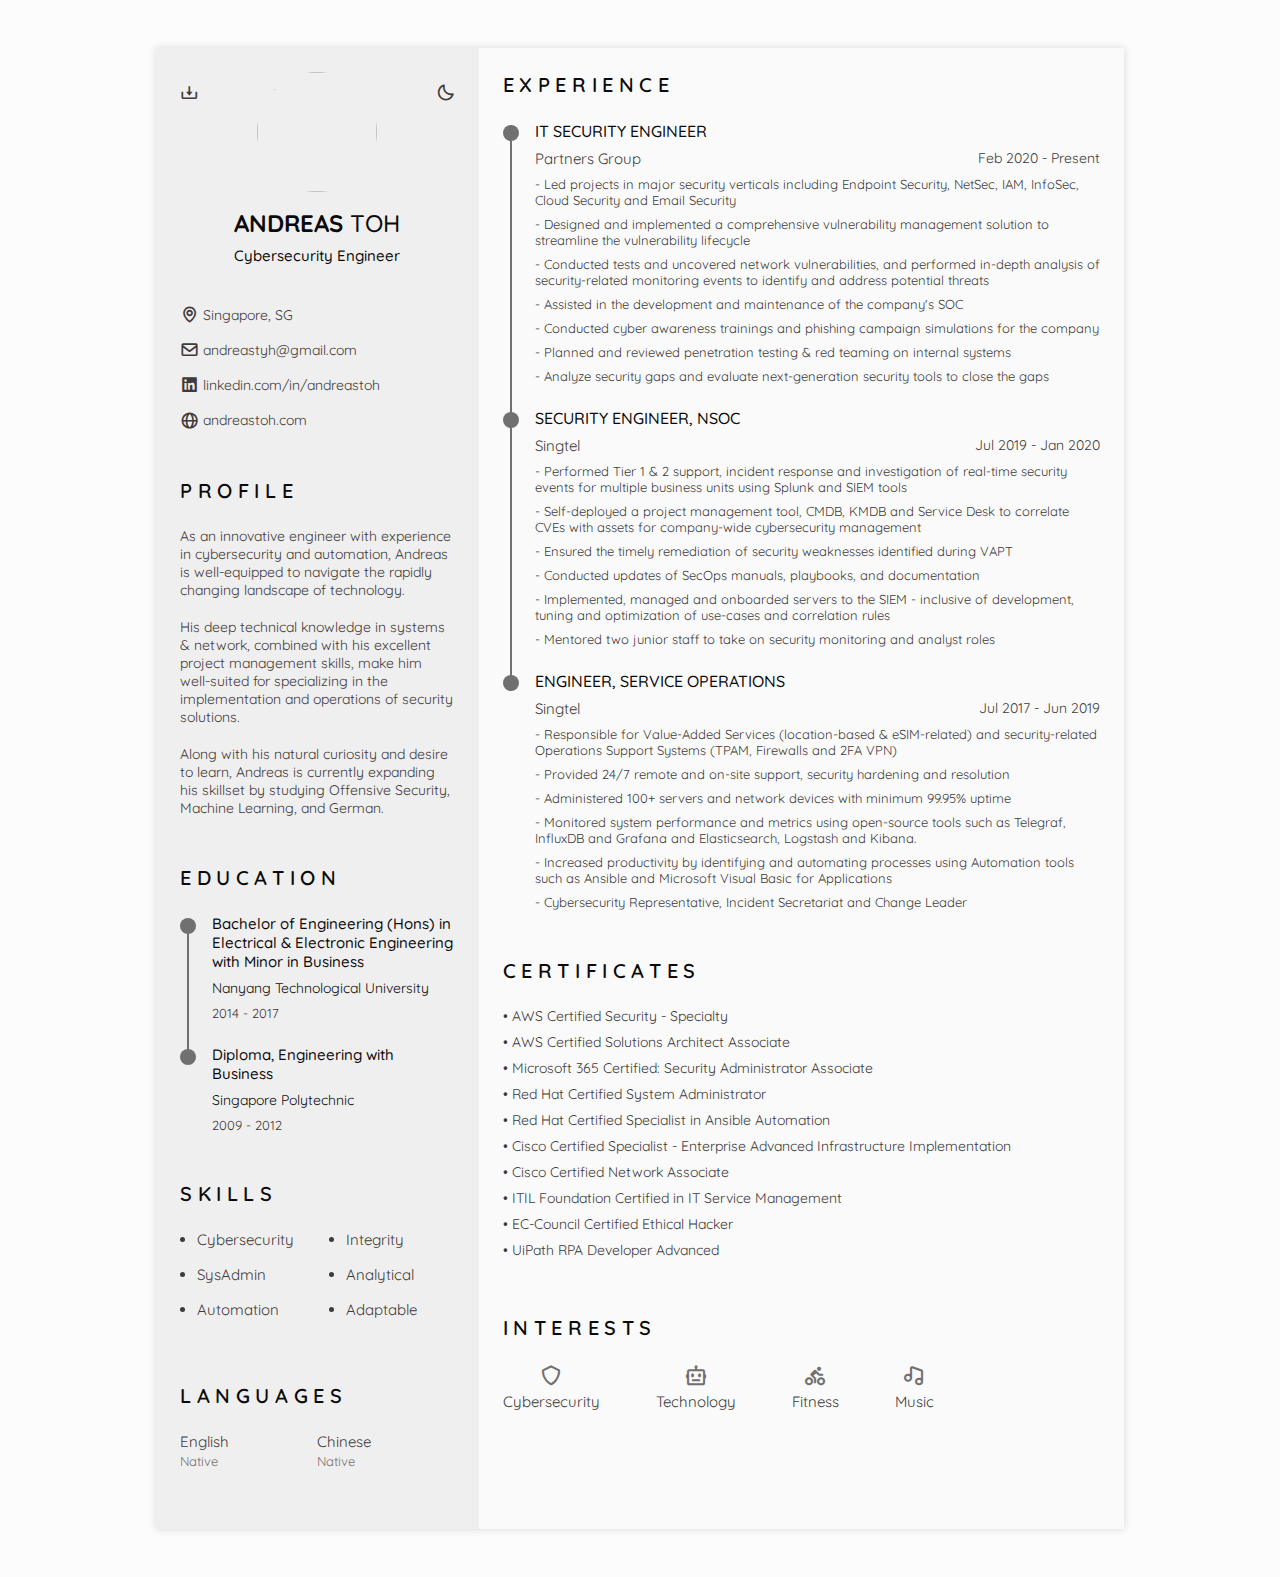
==== commit 9fafeda3: "Add files via upload" ====
--- a/resume.html
+++ b/resume.html
@@ -93,7 +93,7 @@
 
                                 <!-- Button to download your CV saved in the pdf folder. Available for mobile. -->
                                 <div>
-                                    <a download="" href="assets/pdf/ResumeCv.pdf" class="home__button-movil">Download</a>
+                                    <a download="" href="assets/pdf/andreastoh_resume.pdf" class="home__button-movil">Download</a>
                                 </div>
                             </div>
                             <div class="home__address bd-grid">
@@ -144,11 +144,11 @@
                     <section class="profile section" id="profile">
                         <h2 class="section-title">Profile</h2>
 
-                        <p class="profile__description">An innovative engineer with experience in cybersecurity and automation who is eager to take on opportunities in the rapid pace of technological change.</p>
+                        <p class="profile__description">As an innovative engineer with experience in cybersecurity and automation, Andreas is well-equipped to navigate the rapidly changing landscape of technology.</p>
                         <br>
-                        <p class="profile__description">Andreas is equipped with deep technical knowledge in systems & network, complemented with excellent project management skills, specialising in security solutions implementation and operations.</p>
+                        <p class="profile__description">His deep technical knowledge in systems & network, combined with his excellent project management skills, make him well-suited for specializing in the implementation and operations of security solutions.</p>
                         <br>
-                        <p class="profile__description">He is naturally curious, and is currently learning AWS, Machine Learning and German.</p>
+                        <p class="profile__description">Along with his natural curiosity and desire to learn, Andreas is currently expanding his skillset by studying Offensive Security, Machine Learning, and German.</p>
                         
                     </section>
                     
@@ -260,12 +260,12 @@
                                             <p>Feb 2020  - Present<br>
                                         </li>
                                     </ul>
-                                    <p class="experience__description">- Developed and implemented an end-to-end vulnerability management solution to manage vulnerability lifecycles</p>
-                                    <p class="experience__description">- Accelerated the firm’s patch and remediation resolution time to achieve a higher security posture - Hardening of ciphers and protocols, 0-day patching</p>
-                                    <p class="experience__description">- Deployed Endpoint & Network Detection & Response solution across global offices to monitor network traffic and respond to threats for on-premise and cloud environment</p>
-                                    <p class="experience__description">- Main Subject Matter Expert for email security architecture and operations</p>
-                                    <p class="experience__description">- Conducted the employee cybersecurity awareness program including internal phishing campaigns and training</p>
-                                    <p class="experience__description">- Plan and review of penetration testing & red teaming on internal systems</p>
+                                    <p class="experience__description">- Led projects in major security verticals including Endpoint Security, NetSec, IAM, InfoSec, Cloud Security and Email Security</p>
+                                    <p class="experience__description">- Designed and implemented a comprehensive vulnerability management solution to streamline the vulnerability lifecycle</p>  
+                                    <p class="experience__description">- Conducted tests and uncovered network vulnerabilities, and performed in-depth analysis of security-related monitoring events to identify and address potential threats</p>
+                                    <p class="experience__description">- Assisted in the development and maintenance of the company's SOC</p>
+                                    <p class="experience__description">- Conducted cyber awareness trainings and phishing campaign simulations for the company</p>
+                                    <p class="experience__description">- Planned and reviewed penetration testing & red teaming on internal systems</p>
                                     <p class="experience__description">- Analyze security gaps and evaluate next-generation security tools to close the gaps</p>
                                 </div>
                             </div>
@@ -326,6 +326,9 @@
                         <h2 class="section-title">Certificates</h2>
 
                         <div class="certificate__container bd-grid">
+                            <p class="certificate__description">&#8226;&nbsp;AWS Certified Security - Specialty</p>
+                        </div>
+                        <div class="certificate__container bd-grid">
                             <p class="certificate__description">&#8226;&nbsp;AWS Certified Solutions Architect Associate</p>
                         </div>
                         <div class="certificate__container bd-grid">
@@ -342,9 +345,6 @@
                         </div>
                         <div class="certificate__container bd-grid">
                             <p class="certificate__description">&#8226;&nbsp;Cisco Certified Network Associate</p>
-                        </div>
-                        <div class="certificate__container bd-grid">
-                            <p class="certificate__description">&#8226;&nbsp;Lean Six Sigma Yellow Belt</p>
                         </div>
                         <div class="certificate__container bd-grid">
                             <p class="certificate__description">&#8226;&nbsp;ITIL Foundation Certified in IT Service Management</p>
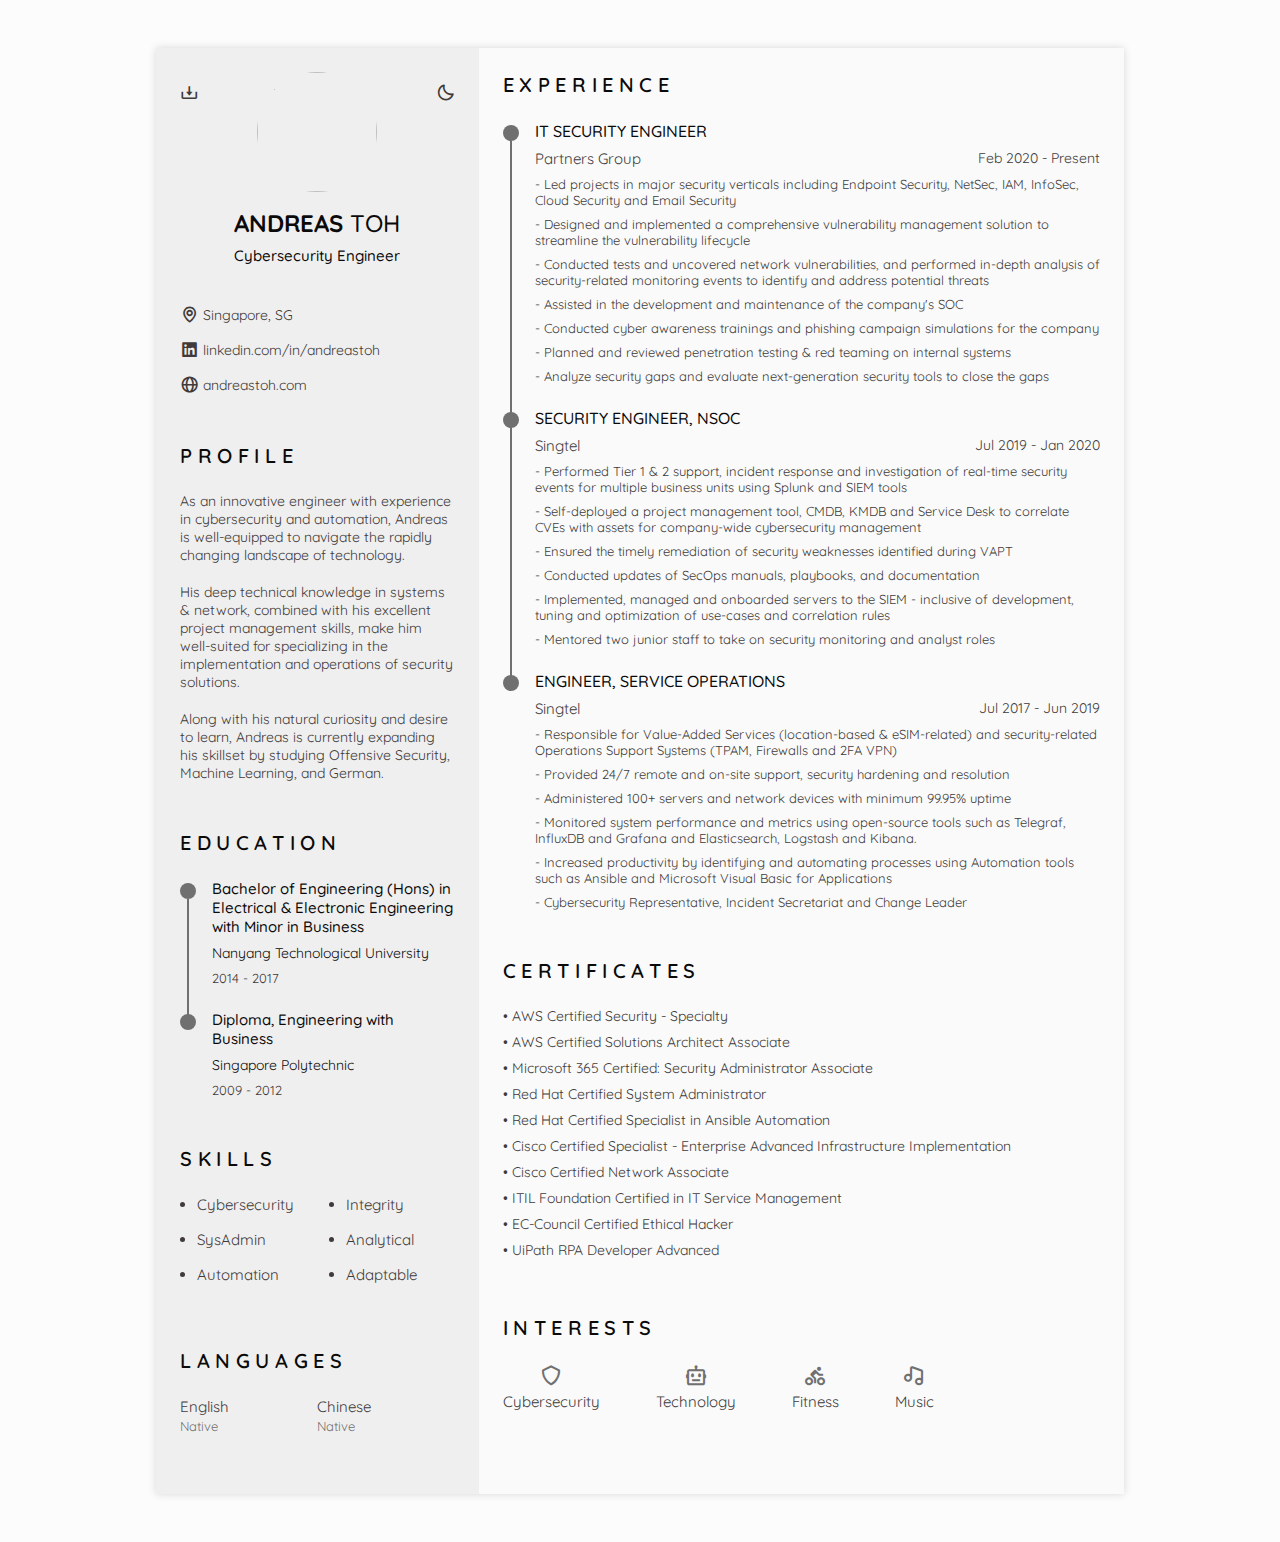
==== commit a68b40de: "Add files via upload" ====
--- a/resume.html
+++ b/resume.html
@@ -100,9 +100,6 @@
                                 <span class="home__information">
                                     <i class="bx bx-map home__icon"></i>Singapore, SG
                                 </span>
-                                <span class="home__information">
-                                    <i class="bx bx-envelope home__icon"></i>andreastyh@gmail.com
-                                </span>
                                 <a href="https://www.linkedin.com/in/andreastoh/" target="_blank" class="home__link">
                                 <i class="bx bxl-linkedin-square home__icon"></i>linkedin.com/in/andreastoh
                                 </a>
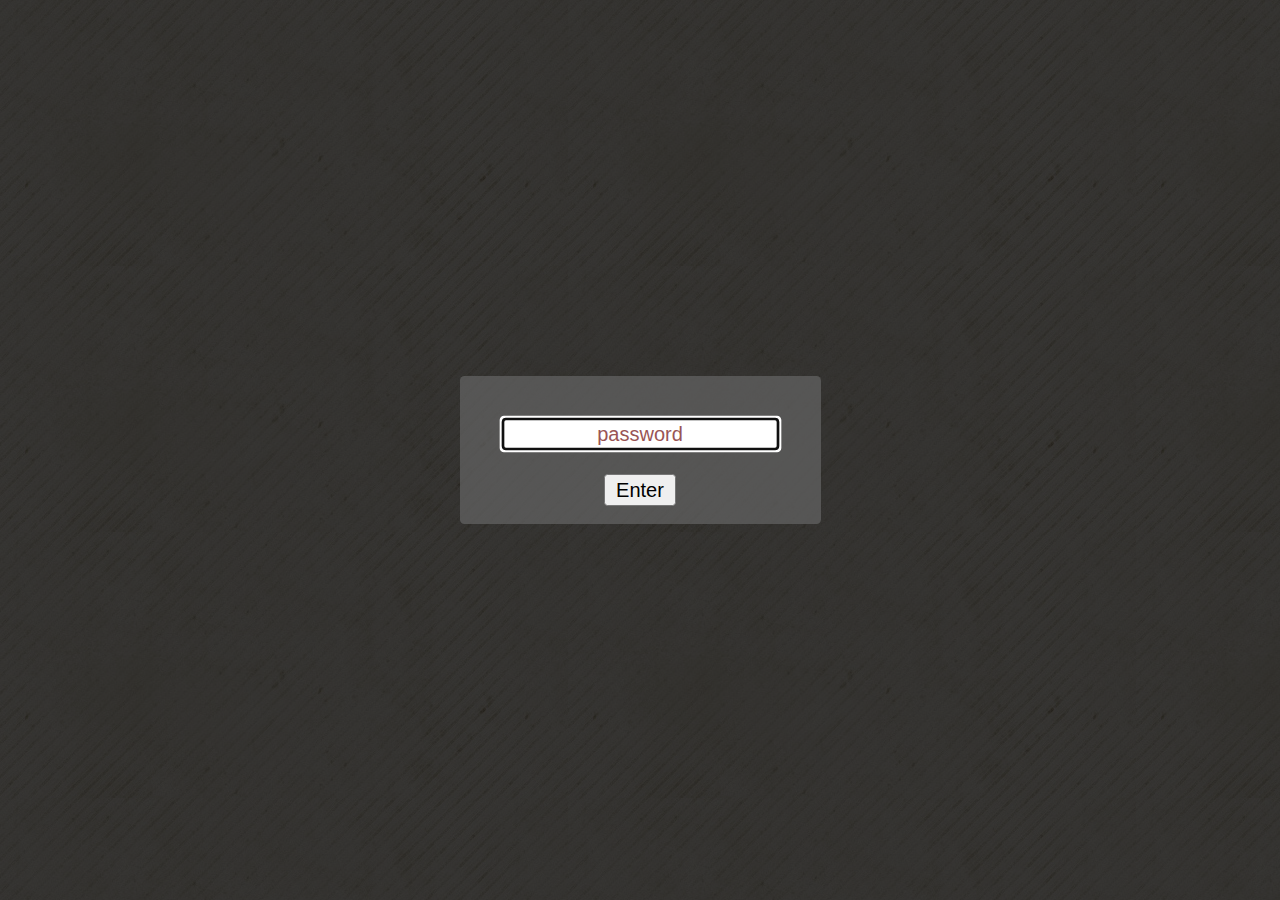
==== commit 9c0d936a: "Add files via upload" ====
--- a/resume.html
+++ b/resume.html
@@ -1,400 +1,134 @@
-<!DOCTYPE html>
-    <html lang="en">
-    <head>
-        <meta charset="UTF-8">
-        <meta name="author" content="Andreas Toh" />
-        <meta name="viewport" content="width=device-width, initial-scale=1.0">
-        <link rel="shortcut icon" href="assets/img/favicon.ico" type="image/x-icon" />
-        <link rel="icon" href="assets/img/favicon.ico" type="image/x-icon" />
-        <!-- Global site tag (gtag.js) - Google Analytics -->
-<script async src="https://www.googletagmanager.com/gtag/js?id=G-VY9QV3VKK5"></script>
-<script>
-  window.dataLayer = window.dataLayer || [];
-  function gtag(){dataLayer.push(arguments);}
-  gtag('js', new Date());
-
-  gtag('config', 'G-VY9QV3VKK5');
-</script>
-
-        <!--========== BOX ICONS ==========-->
-        <link rel="stylesheet" href="https://cdn.jsdelivr.net/npm/boxicons@latest/css/boxicons.min.css">
-
-        <!--========== CSS ==========-->
-        <link rel="stylesheet" href="assets/css/resume.css">
-
-        <title>Andreas Toh Resume</title>
-    </head>
-    <body>
-        <!--========== HEADER ==========-->
-        <header class="l-header" id="header">
-            <nav class="nav bd-container">
-                <a href="#" class="nav__logo">Andreas Toh</a>
-
-                <div class="nav__menu" id="nav-menu">
-                    <ul class="nav__list">
-                        <li class="nav__item">
-                            <a href="#home" class="nav__link active-link">
-                                <i class="bx bx-home nav__icon"></i>Home
-                            </a>
-                        </li>
-
-                        <li class="nav__item">
-                            <a href="#profile" class="nav__link">
-                                <i class="bx bx-user nav__icon"></i>Profile
-                            </a>
-                        </li>
-
-                        <li class="nav__item">
-                            <a href="#education" class="nav__link">
-                                <i class="bx bx-book nav__icon"></i>Education
-                            </a>
-                        </li>
-
-                        <li class="nav__item">
-                            <a href="#skills" class="nav__link">
-                                <i class="bx bx-receipt nav__icon"></i>Skills
-                            </a>
-                        </li>
-
-                        <li class="nav__item">
-                            <a href="#experience" class="nav__link">
-                                <i class="bx bx-briefcase-alt nav__icon"></i>Experience
-                            </a>
-                        </li>
-
-                        <li class="nav__item">
-                            <a href="#certificates" class="nav__link">
-                                <i class="bx bx-award nav__icon"></i>Certificates
-                            </a>
-                        </li>
-
-                    </ul>
-                </div>
-                
-                <div class="nav_toggle" id="nav-toggle">
-                    <i class="bx bx-grid-alt"></i>
-                </div>
-            </nav>
-        </header>
-
-        <main class="l-main bd-container">
-            <!-- All elements within this div, is generated in PDF -->
-            <div class="resume" id="area-cv">
-                <div class="resume__left">
-                    <!--========== HOME ==========-->
-                    <section class="home" id="home">
-                        <div class="home__container section bd-grid">
-                            <div class="home__data bd-grid">
-                                <img src="assets/img/profile_resume.jpg" alt="" class="home__img">
-                                
-                                <h1 class="home__title"><b>ANDREAS</b> TOH</h1>
-                                <h3 class="home__profession">Cybersecurity Engineer</h3>
-
-
-                                <!-- Button to download your CV saved in the pdf folder. Available for mobile. -->
-                                <div>
-                                    <a download="" href="assets/pdf/andreastoh_resume.pdf" class="home__button-movil">Download</a>
-                                </div>
-                            </div>
-                            <div class="home__address bd-grid">
-                                <span class="home__information">
-                                    <i class="bx bx-map home__icon"></i>Singapore, SG
-                                </span>
-                                <a href="https://www.linkedin.com/in/andreastoh/" target="_blank" class="home__link">
-                                <i class="bx bxl-linkedin-square home__icon"></i>linkedin.com/in/andreastoh
-                                </a>
-                                <a href="https://www.andreastoh.com/" target="_blank" class="home__link">
-                                    <i class="bx bx-globe home__icon"></i>andreastoh.com
-                                </a>
-                                
-                            </div>
-                        </div>
-
-                        <!-- Theme change button -->
-                        <i class="bx bx-moon change-theme" title="Theme" id="theme-button"></i>
-    
-                        <!-- Button to generate and download the pdf. Available for desktop. -->
-                        <i class="bx bx-download generate-pdf" title="Generate PDF" id="resume-button"></i>
-
-                    </section> 
-
-                    <!--========== SOCIAL ==========-->   
-                    <!--<section class="social section">
-                        <h2 class="section-title">Social</h2>
-
-                        <div class="social__container bd-grid">
-                            <a href="https://www.linkedin.com/in/andreastoh/" target="_blank" class="social__link">
-                                <i class="bx bxl-linkedin-square social__icon"></i>linkedin.com/in/andreastoh
-                                </a>
-                                <a href="https://github.com/andreastoh" target="_blank" class="social__link">
-                                    <i class="bx bxl-github social__icon"></i>github.com/andreastoh
-                                </a>
-                                <a href="https://www.andreastoh.com/" target="_blank" class="social__link">
-                                    <i class="bx bx-globe social__icon"></i>andreastoh.com
-                                </a>
-                            
-                        </div>
-
-                    </section>-->   
-
-                    <!--========== PROFILE ==========-->
-                    <section class="profile section" id="profile">
-                        <h2 class="section-title">Profile</h2>
-
-                        <p class="profile__description">As an innovative engineer with experience in cybersecurity and automation, Andreas is well-equipped to navigate the rapidly changing landscape of technology.</p>
-                        <br>
-                        <p class="profile__description">His deep technical knowledge in systems & network, combined with his excellent project management skills, make him well-suited for specializing in the implementation and operations of security solutions.</p>
-                        <br>
-                        <p class="profile__description">Along with his natural curiosity and desire to learn, Andreas is currently expanding his skillset by studying Offensive Security, Machine Learning, and German.</p>
-                        
-                    </section>
-                    
-                    <!--========== EDUCATION ==========-->
-                    <section class="education section" id="education">
-                        <h2 class="section-title">Education</h2>
-
-                        <div class="education__container bd-grid">
-                            <div class="education__content">
-                                <div class="education__time">
-                                    <span class="education__rounder"></span>
-                                    <span class="education__line"></span>
-                                </div>
-
-                                <div class="education__data bd-grid">
-                                    <h3 class="education__title">Bachelor of Engineering (Hons) in Electrical & Electronic Engineering with Minor in Business</h3>
-                                    <span class="education__studies">Nanyang Technological University</span>
-                                    <span class="education__year">2014 - 2017</span>
-                                </div>
-                            </div>
-
-                            <div class="education__content">
-                                <div class="education__time">
-                                    <span class="education__rounder"></span>
-                                </div>
-
-                                <div class="education__data bd-grid">
-                                    <h3 class="education__title">Diploma, Engineering with Business</h3>
-                                    <span class="education__studies">Singapore Polytechnic</span>
-                                    <span class="education__year">2009 - 2012</span>
-                                </div>
-                            </div>
-                        </div> 
-                    </section>
-
-                    <!--========== SKILLS  ==========-->
-                    <section class="skills section" id="skills">
-                        <h2 class="section-title">Skills</h2>
-
-                        <div class="skills__content bd-grid">
-                            <ul class="skills__data">
-                                <li class="skills__name">
-                                    <span class="skills__circle"></span> Cybersecurity
-                                </li>
-                                <li class="skills__name">
-                                    <span class="skills__circle"></span> SysAdmin
-                                </li>
-                                <li class="skills__name">
-                                    <span class="skills__circle"></span> Automation
-                                </li>
-
-                            </ul>
-                            <ul class="skills__data">
-                                <li class="skills__name">
-                                    <span class="skills__circle"></span> Integrity
-                                </li>
-                                <li class="skills__name">
-                                    <span class="skills__circle"></span> Analytical
-                                </li>
-                                <li class="skills__name">
-                                    <span class="skills__circle"></span> Adaptable
-                                </li>
-
-                            </ul>
-                        </div>
-                        
-                    </section>
-
-                    <!--========== LANGUAGES ==========-->
-                    <section class="languages section">
-                        <h2 class="section-title">Languages</h2>
-
-                        <div class="languages__container">
-                            <ul class="languages__content bd-grid">
-                                <li class="languages__name">
-                                    <p> English<br>
-                                    <span class="languages__subtitle">Native</span></p>
-                                </li>
-                                <li class="languages__name">
-                                    <p> Chinese<br>
-                                    <span class="languages__subtitle">Native</span></p>
-                                </li>
-                                <br>
-                            </ul>
-                        </div>
-                    </section>
-
-                </div>
-
-                <div class="resume__right">
-                    <!--========== EXPERIENCE ==========-->
-                    <section class="experience section" id="experience">
-                        <h2 class="section-title">Experience</h2>
-
-                        <div class="experience__container bd-grid">
-                            <div class="experience__content">
-                                <div class="experience__time">
-                                    <span class="experience__rounder"></span>
-                                    <span class="experience__line"></span>
-                                </div>
-                                
-                                <div class="experience__data bd-grid">
-                                    <h3 class="experience__title">IT SECURITY ENGINEER</h3>
-                                    <ul class="experience__info experience-grid">
-                                        <li class="experience__name">
-                                            <p>Partners Group<br>
-                                        </li>
-                                        <li class="experience__date">
-                                            <p>Feb 2020  - Present<br>
-                                        </li>
-                                    </ul>
-                                    <p class="experience__description">- Led projects in major security verticals including Endpoint Security, NetSec, IAM, InfoSec, Cloud Security and Email Security</p>
-                                    <p class="experience__description">- Designed and implemented a comprehensive vulnerability management solution to streamline the vulnerability lifecycle</p>  
-                                    <p class="experience__description">- Conducted tests and uncovered network vulnerabilities, and performed in-depth analysis of security-related monitoring events to identify and address potential threats</p>
-                                    <p class="experience__description">- Assisted in the development and maintenance of the company's SOC</p>
-                                    <p class="experience__description">- Conducted cyber awareness trainings and phishing campaign simulations for the company</p>
-                                    <p class="experience__description">- Planned and reviewed penetration testing & red teaming on internal systems</p>
-                                    <p class="experience__description">- Analyze security gaps and evaluate next-generation security tools to close the gaps</p>
-                                </div>
-                            </div>
-                            <div class="experience__content">
-                                <div class="experience__time">
-                                    <span class="experience__rounder"></span>
-                                    <span class="experience__line"></span>
-                                </div>
-                                
-                                <div class="experience__data bd-grid">
-                                    <h3 class="experience__title">SECURITY ENGINEER, NSOC</h3>
-                                    <ul class="experience__info experience-grid">
-                                        <li class="experience__name">
-                                            <p>Singtel<br>
-                                        </li>
-                                        <li class="experience__date">
-                                            <p>Jul 2019  - Jan 2020<br>
-                                        </li>
-                                    </ul>
-                                    <p class="experience__description">- Performed Tier 1 & 2 support, incident response and investigation of real-time security events for multiple business units using Splunk and SIEM tools</p>
-                                    <p class="experience__description">- Self-deployed a project management tool, CMDB, KMDB and Service Desk to correlate CVEs with assets for company-wide cybersecurity management</p>
-                                    <p class="experience__description">- Ensured the timely remediation of security weaknesses identified during VAPT</p>
-                                    <p class="experience__description">- Conducted updates of SecOps manuals, playbooks, and documentation</p>
-                                    <p class="experience__description">- Implemented, managed and onboarded servers to the SIEM - inclusive of development, tuning and optimization of use-cases and correlation rules</p>
-                                    <p class="experience__description">- Mentored two junior staff to take on security monitoring and analyst roles</p>
-                                </div>
-                            </div>
-                            <div class="experience__content">
-                                <div class="experience__time">
-                                    <span class="experience__rounder"></span>
-                                </div>
-                                
-                                <div class="experience__data bd-grid">
-                                    <h3 class="experience__title">ENGINEER, SERVICE OPERATIONS</h3>
-                                    <ul class="experience__info experience-grid">
-                                        <li class="experience__name">
-                                            <p>Singtel<br>
-                                        </li>
-                                        <li class="experience__date">
-                                            <p>Jul 2017  - Jun 2019<br>
-                                        </li>
-                                    </ul>
-                                    <p class="experience__description">- Responsible for Value-Added Services (location-based & eSIM-related) and security-related Operations Support Systems (TPAM, Firewalls and 2FA VPN)</p>
-                                    <p class="experience__description">- Provided 24/7 remote and on-site support, security hardening and resolution</p>
-                                    <p class="experience__description">- Administered 100+ servers and network devices with minimum 99.95% uptime</p>
-                                    <p class="experience__description">- Monitored system performance and metrics using open-source tools such as Telegraf, InfluxDB and Grafana and Elasticsearch, Logstash and Kibana.</p>
-                                    <p class="experience__description">- Increased productivity by identifying and automating processes using Automation tools such as Ansible and Microsoft Visual Basic for Applications</p>
-                                    <p class="experience__description">- Cybersecurity Representative, Incident Secretariat and Change Leader</p>
-                                </div>
-                            </div>
-                        </div>
-
-
-                    </section>
-
-                    <!--========== CERTIFICATES ==========-->
-                    <section class="certificate section" id="certificates">
-                        <h2 class="section-title">Certificates</h2>
-
-                        <div class="certificate__container bd-grid">
-                            <p class="certificate__description">&#8226;&nbsp;AWS Certified Security - Specialty</p>
-                        </div>
-                        <div class="certificate__container bd-grid">
-                            <p class="certificate__description">&#8226;&nbsp;AWS Certified Solutions Architect Associate</p>
-                        </div>
-                        <div class="certificate__container bd-grid">
-                            <p class="certificate__description">&#8226;&nbsp;Microsoft 365 Certified: Security Administrator Associate</p>
-                        </div>
-                        <div class="certificate__container bd-grid">
-                            <p class="certificate__description">&#8226;&nbsp;Red Hat Certified System Administrator</p>
-                        </div>
-                        <div class="certificate__container bd-grid">
-                            <p class="certificate__description">&#8226;&nbsp;Red Hat Certified Specialist in Ansible Automation</p>
-                        </div>
-                        <div class="certificate__container bd-grid">
-                            <p class="certificate__description">&#8226;&nbsp;Cisco Certified Specialist - Enterprise Advanced Infrastructure Implementation</p>
-                        </div>
-                        <div class="certificate__container bd-grid">
-                            <p class="certificate__description">&#8226;&nbsp;Cisco Certified Network Associate</p>
-                        </div>
-                        <div class="certificate__container bd-grid">
-                            <p class="certificate__description">&#8226;&nbsp;ITIL Foundation Certified in IT Service Management</p>
-                        </div>
-                        <div class="certificate__container bd-grid">
-                            <p class="certificate__description">&#8226;&nbsp;EC-Council Certified Ethical Hacker</p>
-                        </div>
-                        <div class="certificate__container bd-grid">
-                            <p class="certificate__description">&#8226;&nbsp;UiPath RPA Developer Advanced</p>
-                        </div>
-                        
-                    </section>
-                    
-                    <!--========== INTERESTS ==========-->
-                    <section class="interests section">
-                        <h2 class="section-title">Interests</h2>
-
-                        <div class="interests__container bd-grid">
-                            <div class="interests__content">
-                                <i class="bx bx-shield interests__icon"></i>
-                                <span class="interests__name">Cybersecurity</span>
-                            </div>
-
-                            <div class="interests__content">
-                                <i class="bx bx-bot interests__icon"></i>
-                                <span class="interests__name">Technology</span>
-                            </div>
-
-                            <div class="interests__content">
-                                <i class="bx bx-cycling interests__icon"></i>
-                                <span class="interests__name">Fitness</span>
-                            </div>
-
-                            <div class="interests__content">
-                                <i class="bx bx-music interests__icon"></i>
-                                <span class="interests__name">Music</span>
-                            </div>
-                        </div>
-                        
-                    </section>
-                </div>
-            </div>        
-        </main>
-
-        <!--========== SCROLL TOP ==========-->
-        <a href="#" class="scrolltop" id="scroll-top">
-            <i class="bx bx-up-arrow-alt scrolltop__icon"></i>
-        </a>
-
-        <!--========== HTML2PDF ==========-->
-        <script src="assets/js/html2pdf.bundle.min.js"></script>
-
-        <!--========== MAIN JS ==========-->
-        <script src="assets/js/resume.js"></script>
-    </body>
-</html>+
+<!DOCTYPE html>
+<html xmlns="http://www.w3.org/1999/xhtml">
+<head>
+<title></title>
+
+<meta name="viewport" content="width=device-width, initial-scale=1.0">
+
+</head>
+
+<style>
+
+body {
+
+	background-image: url('grunge_patterns.jpg');
+	background-attachment: fixed;
+	color: #333;
+}
+
+.box {
+	border-radius: 3px;
+	background: rgba(101, 101, 101, 0.7); margin: auto; padding: 12px;
+}
+
+.lightbox {
+	zoom: 1.5;
+	position: fixed;
+	top: 0;
+	left: 0;
+	width: 100%;
+	height: 100%;
+	background: rgba(10, 10, 10, 0.8);
+	text-align: center;
+	margin: auto;
+
+}
+
+div.horizontal {
+	display: flex;
+	justify-content: center;
+	height: 100%;
+}
+
+div.vertical {
+	display: flex;
+	flex-direction: column;
+	justify-content: center;
+	width: 100%;
+}
+
+::-webkit-input-placeholder {
+   color: #955;
+   text-align: center;
+}
+
+::-moz-placeholder {
+   color: #955;
+   text-align: center;
+}
+
+:-ms-input-placeholder {
+   color: #955;
+   text-align: center;
+}
+
+</style>
+
+<body>
+
+	<div id="loginbox" class="lightbox" >
+		<div class="horizontal">
+			<div class="vertical">
+				<div class="box">
+					<input style="margin: 16px; text-align: center;" id="password" type="password" placeholder="password" /> <br />
+					<button id="loginbutton" type="button">Enter</button>
+					<p id="wrongPassword" style="display: none">wrong password</p>
+				</div>
+			</div>
+		</div>
+	</div>
+
+
+
+	<script type="text/javascript" src="https://code.jquery.com/jquery-1.12.0.min.js"></script>
+
+
+	 <script type="text/javascript" src="https://rawcdn.githack.com/chrisveness/crypto/7067ee62f18c76dd4a9d372a00e647205460b62b/sha1.js"></script>
+
+	<script type="text/javascript">
+	"use strict";
+
+
+	function loadPage(pwd) {
+
+		var hash= pwd;
+		hash= Sha1.hash(pwd);
+		var url= hash + "/resume.html";
+
+		$.ajax({
+			url : url,
+			dataType : "html",
+			success : function(data) {
+
+				window.location= url;
+
+			},
+			error : function(xhr, ajaxOptions, thrownError) {
+
+
+				parent.location.hash= hash;
+
+				//$("#wrongPassword").show();
+				$("#password").attr("placeholder","wrong password");
+				$("#password").val("");
+			}
+		});
+	}
+
+
+	$("#loginbutton").on("click", function() {
+		loadPage($("#password").val());
+	});
+	$("#password").keypress(function(e) {
+		if (e.which == 13) {
+
+			loadPage($("#password").val());
+		}
+	});
+	$("#password").focus();
+
+	</script>
+
+</body>
+</html>
